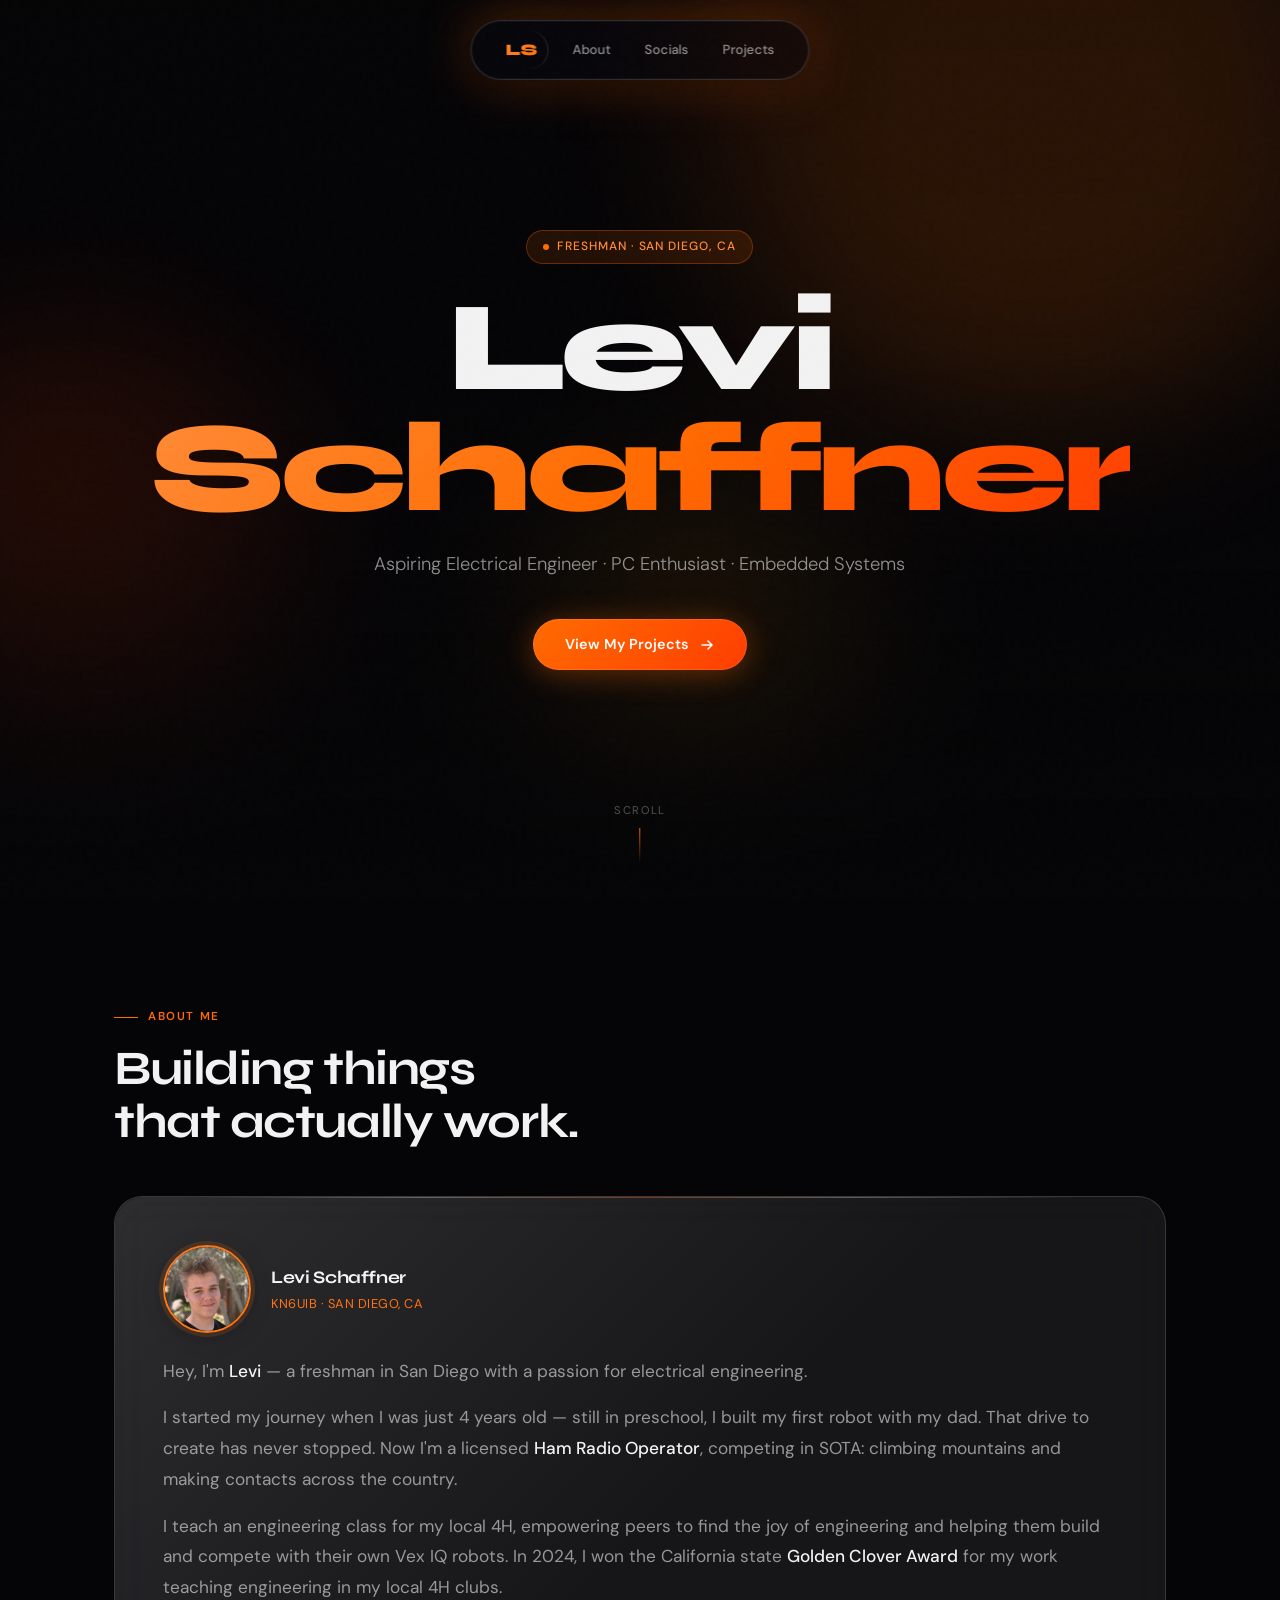
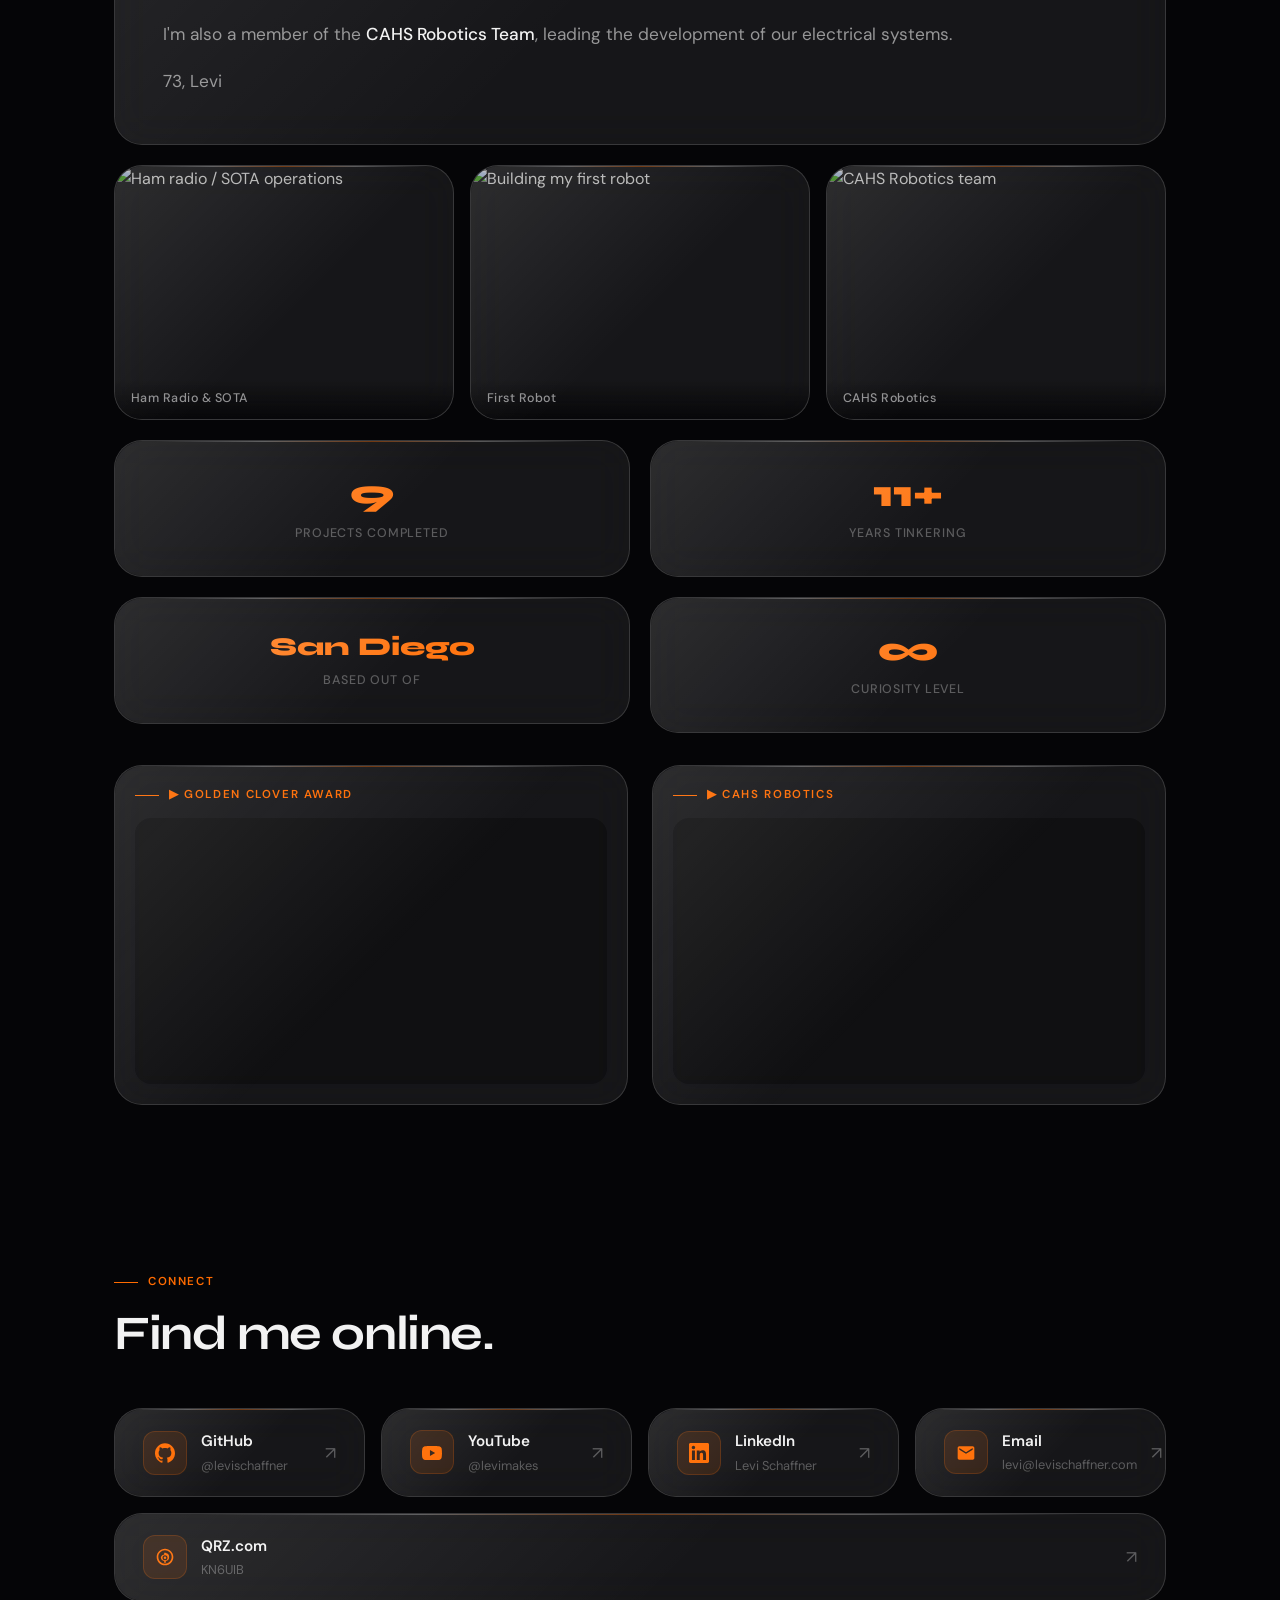
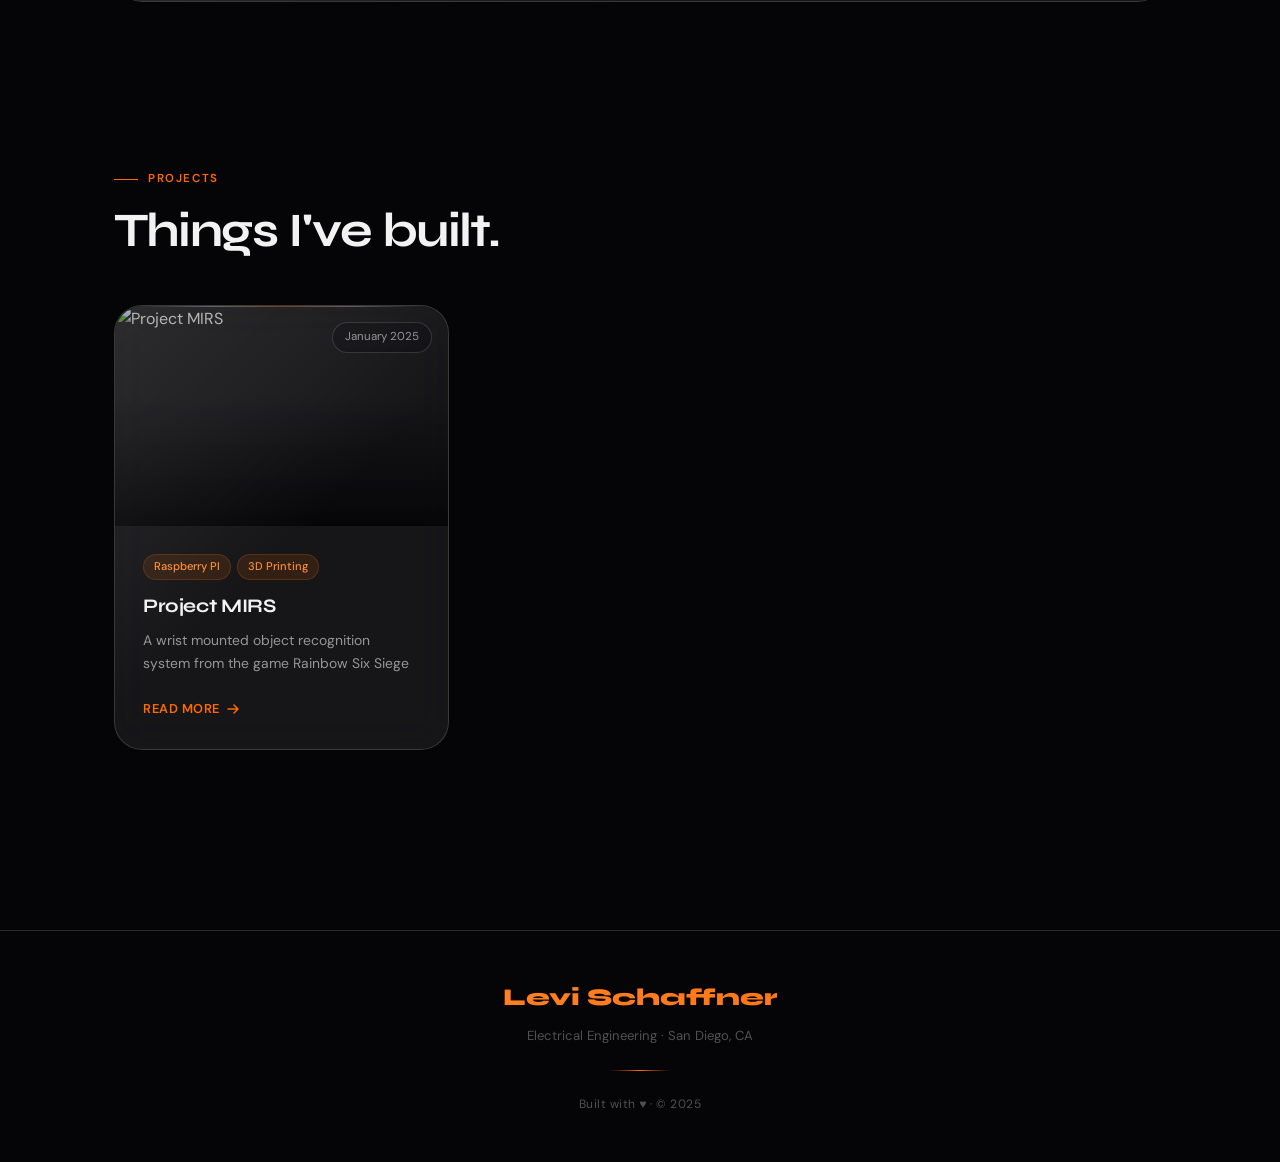
==== index.html @ 3c64db8a "Update index.html" ====
<!DOCTYPE html>
<html lang="en">
<head>
  <meta charset="UTF-8" />
  <meta name="viewport" content="width=device-width, initial-scale=1.0" />
  <title>Levi Schaffner — Electrical Engineering</title>
  <link rel="preconnect" href="https://fonts.googleapis.com" />
  <link rel="preconnect" href="https://fonts.gstatic.com" crossorigin />
  <link rel="stylesheet" href="https://fonts.googleapis.com/css2?family=Syne:wght@400;500;600;700;800&family=DM+Sans:wght@300;400;500&display=swap" />
  <link rel="stylesheet" href="static/css/style.css" />
</head>
<body>

  <div class="bg-orbs" aria-hidden="true">
    <div class="orb orb-1"></div>
    <div class="orb orb-2"></div>
    <div class="orb orb-3"></div>
  </div>

  <nav>
    <a href="#" class="nav-logo">LS</a>
    <a href="#about">About</a>
    <a href="#socials">Socials</a>
    <a href="#projects">Projects</a>
  </nav>

  <!-- HERO -->
  <section class="hero" id="hero">
    <div class="video-wrap">
      <video
        autoplay muted loop playsinline
        aria-hidden="true">
        <source src="static/video/bg.mp4" type="video/mp4" />
      </video>
      <div class="video-overlay"></div>
    </div>

    <div class="hero-content">
      <div class="hero-badge">
        <span class="hero-badge-dot"></span>
        Freshman &middot; San Diego, CA
      </div>
      <h1 class="hero-name">
        <span class="first">Levi</span><br>
        <span class="last">Schaffner</span>
      </h1>
      <p class="hero-sub">Aspiring Electrical Engineer &middot; PC Enthusiast &middot; Embedded Systems</p>
      <a href="#projects" class="hero-cta">
        View My Projects
        <svg width="16" height="16" viewBox="0 0 16 16" fill="none" aria-hidden="true">
          <path d="M3 8h10M9 4l4 4-4 4" stroke="white" stroke-width="1.5" stroke-linecap="round" stroke-linejoin="round"/>
        </svg>
      </a>
    </div>

    <div class="scroll-hint" aria-hidden="true">Scroll</div>
  </section>

  <main>

    <!-- BIO -->
    <section id="about">
      <div class="section-label">About Me</div>
      <h2 class="section-title">Building things<br>that actually work.</h2>

      <div class="bio-grid">

        <div class="glass-card bio-main">
          <div style="display:flex;align-items:center;gap:20px;margin-bottom:1.4rem;">
            <div style="width:88px;height:88px;min-width:88px;border-radius:50%;overflow:hidden;border:2.5px solid var(--orange);box-shadow:0 0 0 4px rgba(255,107,0,0.15),0 4px 20px rgba(0,0,0,0.4);">
              <img src="static/images/profile.jpeg" alt="Levi Schaffner" style="width:100%;height:100%;object-fit:cover;display:block;" />
            </div>
            <div>
              <div style="font-family:'Syne',sans-serif;font-weight:700;font-size:1.1rem;color:var(--text-primary);letter-spacing:-0.02em;">Levi Schaffner</div>
              <div style="font-size:0.8rem;color:var(--orange);margin-top:2px;letter-spacing:0.04em;text-transform:uppercase;">KN6UIB &middot; San Diego, CA</div>
            </div>
          </div>

          <p>Hey, I'm <span class="bio-highlight">Levi</span> — a freshman in San Diego with a passion for electrical engineering.</p>
          <p>I started my journey when I was just 4 years old — still in preschool, I built my first robot with my dad. That drive to create has never stopped. Now I'm a licensed <span class="bio-highlight">Ham Radio Operator</span>, competing in SOTA: climbing mountains and making contacts across the country.</p>
          <p>I teach an engineering class for my local 4H, empowering peers to find the joy of engineering and helping them build and compete with their own Vex IQ robots. In 2024, I won the California state <span class="bio-highlight">Golden Clover Award</span> for my work teaching engineering in my local 4H clubs.</p>
          <p>I'm also a member of the <span class="bio-highlight">CAHS Robotics Team</span>, leading the development of our electrical systems.</p>
          <p>73, Levi</p>
        </div>

        <div class="bio-photos">
          <div class="bio-photo-card glass-card">
            <img src="static/images/bio-hamradio.jpg" alt="Ham radio / SOTA operations" />
            <div class="bio-photo-label">Ham Radio &amp; SOTA</div>
          </div>
          <div class="bio-photo-card glass-card">
            <img src="static/images/bio-firstrobot.jpg" alt="Building my first robot" />
            <div class="bio-photo-label">First Robot</div>
          </div>
          <div class="bio-photo-card glass-card">
            <img src="static/images/bio-robotics.jpg" alt="CAHS Robotics team" />
            <div class="bio-photo-label">CAHS Robotics</div>
          </div>
        </div>

        <div class="glass-card bio-stat-card">
          <div class="stat-number">9</div>
          <div class="stat-label">Projects completed</div>
        </div>
        <div class="glass-card bio-stat-card">
          <div class="stat-number">11+</div>
          <div class="stat-label">Years tinkering</div>
        </div>
        <div class="glass-card bio-stat-card">
          <div class="stat-number" style="font-size:1.6rem;line-height:1.3;">San Diego</div>
          <div class="stat-label">Based out of</div>
        </div>
        <div class="glass-card bio-stat-card">
          <div class="stat-number">&#8734;</div>
          <div class="stat-label">Curiosity level</div>
        </div>

      </div>

      <div class="bio-videos">
        <div class="bio-video-item glass-card">
          <div class="bio-video-label">
            <span class="section-label" style="margin-bottom:0;">&#9654; Golden Clover Award</span>
          </div>
          <div class="video-embed-wrap">
            <iframe src="https://www.youtube.com/embed/ESYa4ERwO0k" title="Golden Clover Award Speech" allow="accelerometer; autoplay; clipboard-write; encrypted-media; gyroscope; picture-in-picture" allowfullscreen loading="lazy"></iframe>
          </div>
        </div>
        <div class="bio-video-item glass-card">
          <div class="bio-video-label">
            <span class="section-label" style="margin-bottom:0;">&#9654; CAHS Robotics</span>
          </div>
          <div class="video-embed-wrap">
            <iframe src="https://www.youtube.com/embed/l4eJ6_I36Hc" title="CAHS Robotics" allow="accelerometer; autoplay; clipboard-write; encrypted-media; gyroscope; picture-in-picture" allowfullscreen loading="lazy"></iframe>
          </div>
        </div>
      </div>

    </section>

    <!-- SOCIALS -->
    <section id="socials">
      <div class="section-label">Connect</div>
      <h2 class="section-title">Find me online.</h2>

      <div class="socials-grid">

        <a href="https://github.com/levischaffner" target="_blank" rel="noopener" class="glass-card social-link">
          <div class="social-icon">
            <svg viewBox="0 0 24 24"><path d="M12 .297c-6.63 0-12 5.373-12 12 0 5.303 3.438 9.8 8.205 11.385.6.113.82-.258.82-.577 0-.285-.01-1.04-.015-2.04-3.338.724-4.042-1.61-4.042-1.61-.546-1.385-1.335-1.755-1.335-1.755-1.087-.744.084-.729.084-.729 1.205.084 1.838 1.236 1.838 1.236 1.07 1.835 2.809 1.305 3.495.998.108-.776.417-1.305.76-1.605-2.665-.3-5.466-1.332-5.466-5.93 0-1.31.465-2.38 1.235-3.22-.135-.303-.54-1.523.105-3.176 0 0 1.005-.322 3.3 1.23.96-.267 1.98-.399 3-.405 1.02.006 2.04.138 3 .405 2.28-1.552 3.285-1.23 3.285-1.23.645 1.653.24 2.873.12 3.176.765.84 1.23 1.91 1.23 3.22 0 4.61-2.805 5.625-5.475 5.92.42.36.81 1.096.81 2.22 0 1.606-.015 2.896-.015 3.286 0 .315.21.69.825.57C20.565 22.092 24 17.592 24 12.297c0-6.627-5.373-12-12-12"/></svg>
          </div>
          <div class="social-info">
            <div class="social-platform">GitHub</div>
            <div class="social-handle">@levischaffner</div>
          </div>
          <div class="social-arrow">&#8599;</div>
        </a>

        <a href="https://www.youtube.com/channel/UCDjLKp0lup5u4q0hv7mKbCg" target="_blank" rel="noopener" class="glass-card social-link">
          <div class="social-icon">
            <svg viewBox="0 0 24 24"><path d="M23.498 6.186a3.016 3.016 0 0 0-2.122-2.136C19.505 3.545 12 3.545 12 3.545s-7.505 0-9.377.505A3.017 3.017 0 0 0 .502 6.186C0 8.07 0 12 0 12s0 3.93.502 5.814a3.016 3.016 0 0 0 2.122 2.136c1.871.505 9.376.505 9.376.505s7.505 0 9.377-.505a3.015 3.015 0 0 0 2.122-2.136C24 15.93 24 12 24 12s0-3.93-.502-5.814zM9.545 15.568V8.432L15.818 12l-6.273 3.568z"/></svg>
          </div>
          <div class="social-info">
            <div class="social-platform">YouTube</div>
            <div class="social-handle">@levimakes</div>
          </div>
          <div class="social-arrow">&#8599;</div>
        </a>

        <a href="https://www.linkedin.com/in/levi-schaffner-20b58b32a/" target="_blank" rel="noopener" class="glass-card social-link">
          <div class="social-icon">
            <svg viewBox="0 0 24 24"><path d="M20.447 20.452h-3.554v-5.569c0-1.328-.027-3.037-1.852-3.037-1.853 0-2.136 1.445-2.136 2.939v5.667H9.351V9h3.414v1.561h.046c.477-.9 1.637-1.85 3.37-1.85 3.601 0 4.267 2.37 4.267 5.455v6.286zM5.337 7.433c-1.144 0-2.063-.926-2.063-2.065 0-1.138.92-2.063 2.063-2.063 1.14 0 2.064.925 2.064 2.063 0 1.139-.925 2.065-2.064 2.065zm1.782 13.019H3.555V9h3.564v11.452zM22.225 0H1.771C.792 0 0 .774 0 1.729v20.542C0 23.227.792 24 1.771 24h20.451C23.2 24 24 23.227 24 22.271V1.729C24 .774 23.2 0 22.222 0h.003z"/></svg>
          </div>
          <div class="social-info">
            <div class="social-platform">LinkedIn</div>
            <div class="social-handle">Levi Schaffner</div>
          </div>
          <div class="social-arrow">&#8599;</div>
        </a>

        <a href="mailto:levi@levischaffner.com" class="glass-card social-link">
          <div class="social-icon">
            <svg viewBox="0 0 24 24"><path d="M20 4H4c-1.1 0-2 .9-2 2v12c0 1.1.9 2 2 2h16c1.1 0 2-.9 2-2V6c0-1.1-.9-2-2-2zm0 4l-8 5-8-5V6l8 5 8-5v2z"/></svg>
          </div>
          <div class="social-info">
            <div class="social-platform">Email</div>
            <div class="social-handle">levi@levischaffner.com</div>
          </div>
          <div class="social-arrow">&#8599;</div>
        </a>

        <a href="https://www.qrz.com/db/KN6UIB" target="_blank" rel="noopener" class="glass-card social-link">
          <div class="social-icon">
            <svg viewBox="0 0 24 24" fill="currentColor"><path d="M12 2C6.477 2 2 6.477 2 12s4.477 10 10 10 10-4.477 10-10S17.523 2 12 2zm0 2c4.418 0 8 3.582 8 8s-3.582 8-8 8-8-3.582-8-8 3.582-8 8-8zm-1 3v2.07A5.004 5.004 0 0 0 7 12a5.004 5.004 0 0 0 4 4.93V19h2v-2.07A5.004 5.004 0 0 0 17 12a5.004 5.004 0 0 0-4-4.93V7h-2zm1 3a3 3 0 1 1 0 6 3 3 0 0 1 0-6zm0 1.5a1.5 1.5 0 1 0 0 3 1.5 1.5 0 0 0 0-3z"/></svg>
          </div>
          <div class="social-info">
            <div class="social-platform">QRZ.com</div>
            <div class="social-handle">KN6UIB</div>
          </div>
          <div class="social-arrow">&#8599;</div>
        </a>

      </div>
    </section>

    <!-- PROJECTS -->
    <section id="projects">
      <div class="section-label">Projects</div>
      <h2 class="section-title">Things I've built.</h2>

      <div class="projects-grid">

        <!-- Project MIRS -->
        <a href="project/project-mirs/index.html" class="project-card glass-card">
          <div class="project-image-wrap">
            <img src="static/images/mirs.jpeg" alt="Project MIRS" loading="lazy" />
            <div class="project-image-overlay"></div>
            <div class="project-date-badge">January 2025</div>
          </div>
          <div class="project-body">
            <div class="project-tags">
              <span class="tag">Raspberry PI</span>
              <span class="tag">3D Printing</span>
            </div>
            <h3 class="project-title">Project MIRS</h3>
            <p class="project-desc">A wrist mounted object recognition system from the game Rainbow Six Siege</p>
            <span class="project-cta">
              Read More
              <svg width="14" height="14" viewBox="0 0 14 14" fill="none" aria-hidden="true">
                <path d="M2 7h10M8 3l4 4-4 4" stroke="currentColor" stroke-width="1.5" stroke-linecap="round" stroke-linejoin="round"/>
              </svg>
            </span>
          </div>
        </a>

      </div>
    </section>

  </main>

  <footer>
    <div class="footer-inner">
      <div class="footer-name">Levi Schaffner</div>
      <div class="footer-sub">Electrical Engineering &middot; San Diego, CA</div>
      <div class="footer-divider"></div>
      <div class="footer-copy">Built with &hearts; &middot; &copy; 2025</div>
    </div>
  </footer>

</body>
</html>
---- static/css/style.css ----
/* ===== RESET ===== */
*, *::before, *::after { box-sizing: border-box; margin: 0; padding: 0; }

:root {
  --orange:        #FF6B00;
  --orange-light:  #FF8C38;
  --orange-glow:   rgba(255, 107, 0, 0.35);
  --orange-subtle: rgba(255, 107, 0, 0.12);
  --glass-bg:      rgba(255, 255, 255, 0.07);
  --glass-border:  rgba(255, 255, 255, 0.15);
  --glass-hover:   rgba(255, 255, 255, 0.12);
  --glass-shine:   rgba(255, 255, 255, 0.22);
  --dark:          #050507;
  --text-primary:   rgba(255, 255, 255, 0.95);
  --text-secondary: rgba(255, 255, 255, 0.55);
  --text-muted:     rgba(255, 255, 255, 0.30);
  --blur-sm:  blur(8px);
  --blur-md:  blur(20px);
  --radius-lg: 28px;
  --transition: 0.35s cubic-bezier(0.25, 0.46, 0.45, 0.94);
}

html { scroll-behavior: smooth; }

body {
  font-family: 'DM Sans', -apple-system, sans-serif;
  background: var(--dark);
  color: var(--text-primary);
  min-height: 100vh;
  overflow-x: hidden;
  line-height: 1.6;
}

::-webkit-scrollbar { width: 6px; }
::-webkit-scrollbar-track { background: var(--dark); }
::-webkit-scrollbar-thumb { background: var(--orange); border-radius: 3px; }

/* Noise texture overlay */
body::after {
  content: '';
  position: fixed;
  inset: 0;
  background-image: url("data:image/svg+xml,%3Csvg viewBox='0 0 200 200' xmlns='http://www.w3.org/2000/svg'%3E%3Cfilter id='n'%3E%3CfeTurbulence type='fractalNoise' baseFrequency='0.85' numOctaves='4' stitchTiles='stitch'/%3E%3C/filter%3E%3Crect width='100%25' height='100%25' filter='url(%23n)' opacity='0.035'/%3E%3C/svg%3E");
  pointer-events: none;
  z-index: 999;
  opacity: 0.4;
}

/* ===== BACKGROUND ORBS ===== */
.bg-orbs {
  position: fixed;
  inset: 0;
  pointer-events: none;
  z-index: 0;
  overflow: hidden;
}

.orb {
  position: absolute;
  border-radius: 50%;
  filter: blur(90px);
  opacity: 0.16;
}

.orb-1 {
  width: 650px; height: 650px;
  background: var(--orange);
  top: -220px; right: -80px;
  animation: drift1 26s ease-in-out infinite alternate;
}
.orb-2 {
  width: 420px; height: 420px;
  background: #FF3D00;
  bottom: 15%; left: -140px;
  animation: drift2 19s ease-in-out infinite alternate;
}
.orb-3 {
  width: 320px; height: 320px;
  background: #FF9500;
  top: 55%; left: 42%;
  animation: drift3 23s ease-in-out infinite alternate;
}

@keyframes drift1 {
  from { transform: translate(0, 0) scale(1); }
  to   { transform: translate(-30px, 60px) scale(1.08); }
}
@keyframes drift2 {
  from { transform: translate(0, 0) scale(1); }
  to   { transform: translate(50px, -40px) scale(1.12); }
}
@keyframes drift3 {
  from { transform: translate(0, 0) scale(1); }
  to   { transform: translate(-40px, 30px) scale(0.92); }
}

/* ===== NAV ===== */
nav {
  position: fixed;
  top: 20px;
  left: 50%;
  transform: translateX(-50%);
  z-index: 100;
  display: flex;
  align-items: center;
  gap: 6px;
  padding: 10px 20px;
  background: rgba(10, 10, 15, 0.55);
  backdrop-filter: var(--blur-md) saturate(180%);
  -webkit-backdrop-filter: var(--blur-md) saturate(180%);
  border: 1px solid var(--glass-border);
  border-radius: 50px;
  box-shadow:
    0 0 0 1px rgba(255,255,255,0.04) inset,
    0 8px 32px rgba(0,0,0,0.45),
    0 0 55px var(--orange-glow);
}

.nav-logo {
  font-family: 'Syne', sans-serif;
  font-weight: 800;
  font-size: 1rem;
  background: linear-gradient(135deg, var(--orange-light), var(--orange));
  -webkit-background-clip: text;
  -webkit-text-fill-color: transparent;
  background-clip: text;
  text-decoration: none;
  padding-right: 10px;
  border-right: 1px solid var(--glass-border);
  margin-right: 4px;
}

nav a {
  color: var(--text-secondary);
  text-decoration: none;
  font-size: 0.82rem;
  font-weight: 500;
  padding: 6px 14px;
  border-radius: 30px;
  transition: color var(--transition), background var(--transition);
}

nav a:hover {
  color: var(--text-primary);
  background: var(--glass-bg);
}

/* ===== HERO ===== */
.hero {
  position: relative;
  height: 100vh;
  min-height: 640px;
  display: flex;
  align-items: center;
  justify-content: center;
  overflow: hidden;
  z-index: 2;
}

.video-wrap { position: absolute; inset: 0; z-index: 0; }

.video-wrap video {
  width: 100%; height: 100%;
  object-fit: cover;
  /* Heavy blur hides 144p pixelation while keeping motion atmosphere */
  filter: blur(14px) brightness(0.38) saturate(1.3);
  transform: scale(1.12);
}

.video-overlay {
  position: absolute;
  inset: 0;
  background: linear-gradient(
    to bottom,
    rgba(5,5,7,0.15) 0%,
    rgba(5,5,7,0.05) 40%,
    rgba(5,5,7,0.65) 80%,
    var(--dark) 100%
  );
}

.hero-content {
  position: relative;
  z-index: 2;
  text-align: center;
  padding: 0 20px;
  animation: heroReveal 1.1s cubic-bezier(0.25, 0.46, 0.45, 0.94) both;
}

@keyframes heroReveal {
  from { opacity: 0; transform: translateY(28px); }
  to   { opacity: 1; transform: translateY(0); }
}

.hero-badge {
  display: inline-flex;
  align-items: center;
  gap: 8px;
  padding: 6px 16px;
  background: var(--orange-subtle);
  border: 1px solid rgba(255, 107, 0, 0.3);
  border-radius: 50px;
  font-size: 0.75rem;
  font-weight: 500;
  color: var(--orange-light);
  letter-spacing: 0.08em;
  text-transform: uppercase;
  margin-bottom: 24px;
  backdrop-filter: var(--blur-sm);
}

.hero-badge-dot {
  width: 6px; height: 6px;
  background: var(--orange);
  border-radius: 50%;
  display: inline-block;
  animation: pulse 2s ease-in-out infinite;
}

@keyframes pulse {
  0%, 100% { opacity: 1; transform: scale(1); }
  50%       { opacity: 0.4; transform: scale(0.75); }
}

.hero-name {
  font-family: 'Syne', sans-serif;
  font-size: clamp(3.5rem, 10vw, 8rem);
  font-weight: 800;
  line-height: 0.95;
  letter-spacing: -0.04em;
  margin-bottom: 20px;
}

.hero-name .first { color: var(--text-primary); }
.hero-name .last {
  background: linear-gradient(135deg, var(--orange-light) 0%, var(--orange) 50%, #FF3D00 100%);
  -webkit-background-clip: text;
  -webkit-text-fill-color: transparent;
  background-clip: text;
}

.hero-sub {
  font-size: clamp(0.95rem, 2vw, 1.15rem);
  color: var(--text-secondary);
  font-weight: 300;
  margin-bottom: 40px;
}

.hero-cta {
  display: inline-flex;
  align-items: center;
  gap: 10px;
  padding: 14px 32px;
  background: linear-gradient(135deg, var(--orange), #FF3D00);
  color: white;
  font-weight: 600;
  font-size: 0.9rem;
  border-radius: 50px;
  text-decoration: none;
  box-shadow: 0 4px 30px var(--orange-glow), 0 0 0 1px rgba(255,255,255,0.1) inset;
  transition: transform var(--transition), box-shadow var(--transition);
}

.hero-cta:hover {
  transform: translateY(-2px);
  box-shadow: 0 10px 40px var(--orange-glow), 0 0 0 1px rgba(255,255,255,0.2) inset;
}

.scroll-hint {
  position: absolute;
  bottom: 36px;
  left: 50%;
  transform: translateX(-50%);
  display: flex;
  flex-direction: column;
  align-items: center;
  gap: 8px;
  color: var(--text-muted);
  font-size: 0.7rem;
  letter-spacing: 0.14em;
  text-transform: uppercase;
  z-index: 2;
  animation: scrollBounce 2.5s ease-in-out infinite;
}

.scroll-hint::after {
  content: '';
  width: 1px; height: 36px;
  background: linear-gradient(to bottom, var(--orange), transparent);
}

@keyframes scrollBounce {
  0%, 100% { transform: translateX(-50%) translateY(0); }
  50%       { transform: translateX(-50%) translateY(8px); }
}

/* ===== MAIN ===== */
main {
  position: relative;
  z-index: 2;
  max-width: 1100px;
  margin: 0 auto;
  padding: 0 24px 100px;
}

.section-label {
  display: inline-flex;
  align-items: center;
  gap: 10px;
  font-size: 0.72rem;
  font-weight: 600;
  letter-spacing: 0.14em;
  text-transform: uppercase;
  color: var(--orange);
  margin-bottom: 16px;
}

.section-label::before {
  content: '';
  width: 24px; height: 1px;
  background: var(--orange);
}

.section-title {
  font-family: 'Syne', sans-serif;
  font-size: clamp(2rem, 4vw, 3rem);
  font-weight: 700;
  letter-spacing: -0.03em;
  line-height: 1.1;
  margin-bottom: 48px;
}

/* ===== GLASS CARD ===== */
.glass-card {
  background: var(--glass-bg);
  border: 1px solid var(--glass-border);
  border-radius: var(--radius-lg);
  backdrop-filter: var(--blur-md) saturate(150%);
  -webkit-backdrop-filter: var(--blur-md) saturate(150%);
  position: relative;
  overflow: hidden;
  transition: background var(--transition), border-color var(--transition),
              box-shadow var(--transition), transform var(--transition);
}

/* Refraction line at top */
.glass-card::before {
  content: '';
  position: absolute;
  top: 0; left: 8%; right: 8%;
  height: 1px;
  background: linear-gradient(
    to right,
    transparent,
    rgba(255,255,255,0.28),
    rgba(255, 107, 0, 0.38),
    rgba(255,255,255,0.28),
    transparent
  );
  pointer-events: none;
  z-index: 1;
}

/* Inner shine */
.glass-card::after {
  content: '';
  position: absolute;
  inset: 0;
  background: linear-gradient(135deg, var(--glass-shine) 0%, transparent 55%);
  opacity: 0.45;
  pointer-events: none;
  border-radius: inherit;
}

.glass-card:hover {
  background: var(--glass-hover);
  border-color: rgba(255, 107, 0, 0.28);
  box-shadow:
    0 20px 60px rgba(0,0,0,0.4),
    0 0 0 1px rgba(255,107,0,0.12) inset,
    0 0 40px var(--orange-subtle);
  transform: translateY(-4px);
}

/* ===== BIO ===== */
#about { padding: 100px 0 80px; }

.bio-grid {
  display: grid;
  grid-template-columns: 1fr 1fr;
  gap: 20px;
  align-items: start;
}

/* Full-width children */
.bio-main,
.bio-photos {
  grid-column: 1 / -1;
}

.bio-main {
  grid-column: 1 / -1;
  padding: 48px;
}

.bio-main p {
  font-size: 1.08rem;
  color: var(--text-secondary);
  line-height: 1.78;
  margin-bottom: 16px;
}

.bio-main p:last-child { margin-bottom: 0; }
.bio-highlight { color: var(--text-primary); font-weight: 500; }

/* Bio photos strip */
.bio-photos {
  grid-column: 1 / -1;
  display: grid;
  grid-template-columns: repeat(3, 1fr);
  gap: 16px;
}

.bio-photo-card {
  position: relative;
  overflow: hidden;
  border-radius: var(--radius-lg);
  aspect-ratio: 4 / 3;
}

.bio-photo-card img {
  width: 100%; height: 100%;
  object-fit: cover;
  display: block;
  filter: brightness(0.75) saturate(1.1);
  transition: transform 0.5s ease, filter 0.5s ease;
}

.bio-photo-card:hover img {
  transform: scale(1.05);
  filter: brightness(0.88) saturate(1.2);
}

.bio-photo-label {
  position: absolute;
  bottom: 0; left: 0; right: 0;
  padding: 10px 16px;
  background: linear-gradient(to top, rgba(5,5,7,0.85), transparent);
  font-size: 0.78rem;
  font-weight: 500;
  color: var(--text-secondary);
  letter-spacing: 0.04em;
}

/* YouTube video embeds */
.bio-videos {
  display: grid;
  grid-template-columns: 1fr 1fr;
  gap: 24px;
  margin-top: 32px;
}

.bio-video-item {
  padding: 20px;
  display: flex;
  flex-direction: column;
  gap: 14px;
}

.bio-video-label {
  display: flex;
  align-items: center;
}

.video-embed-wrap {
  position: relative;
  width: 100%;
  padding-bottom: 56.25%; /* 16:9 */
  height: 0;
  border-radius: 16px;
  overflow: hidden;
  background: rgba(0,0,0,0.3);
}

.video-embed-wrap iframe {
  position: absolute;
  top: 0; left: 0;
  width: 100%; height: 100%;
  border: none;
  border-radius: 16px;
}

@media (max-width: 768px) {
  .bio-photos { grid-template-columns: 1fr; }
  .bio-videos { grid-template-columns: 1fr; }
}

.bio-stat-card { padding: 32px; text-align: center; }

.stat-number {
  font-family: 'Syne', sans-serif;
  font-size: 2.4rem;
  font-weight: 800;
  background: linear-gradient(135deg, var(--orange-light), var(--orange));
  -webkit-background-clip: text;
  -webkit-text-fill-color: transparent;
  background-clip: text;
  line-height: 1.1;
  margin-bottom: 8px;
}

.stat-label {
  font-size: 0.78rem;
  color: var(--text-muted);
  letter-spacing: 0.07em;
  text-transform: uppercase;
  font-weight: 500;
}

/* ===== SOCIALS ===== */
#socials { padding: 80px 0; }

.socials-grid { display: flex; flex-wrap: wrap; gap: 16px; }

.social-link {
  display: inline-flex;
  align-items: center;
  gap: 14px;
  padding: 20px 28px;
  text-decoration: none;
  color: var(--text-primary);
  flex: 1;
  min-width: 200px;
}

.social-icon {
  width: 44px; height: 44px;
  border-radius: 12px;
  display: flex;
  align-items: center;
  justify-content: center;
  background: var(--orange-subtle);
  border: 1px solid rgba(255,107,0,0.2);
  flex-shrink: 0;
  transition: background var(--transition), border-color var(--transition), box-shadow var(--transition);
}

.social-link:hover .social-icon {
  background: var(--orange);
  border-color: var(--orange);
  box-shadow: 0 4px 20px var(--orange-glow);
}

.social-icon svg {
  width: 20px; height: 20px;
  fill: var(--orange);
  transition: fill var(--transition);
}

.social-link:hover .social-icon svg { fill: white; }

.social-info { flex: 1; }
.social-platform { font-weight: 600; font-size: 0.95rem; }
.social-handle { font-size: 0.8rem; color: var(--text-muted); margin-top: 2px; }

.social-arrow {
  color: var(--text-muted);
  font-size: 1.1rem;
  transition: color var(--transition), transform var(--transition);
}

.social-link:hover .social-arrow {
  color: var(--orange);
  transform: translate(3px, -3px);
}

/* ===== PROJECTS ===== */
#projects { padding: 80px 0; }

.projects-grid {
  display: grid;
  grid-template-columns: repeat(auto-fill, minmax(320px, 1fr));
  gap: 24px;
}

.project-card { display: block; text-decoration: none; color: inherit; }

.project-image-wrap {
  position: relative;
  height: 220px;
  overflow: hidden;
  border-radius: var(--radius-lg) var(--radius-lg) 0 0;
}

.project-image-wrap img {
  width: 100%; height: 100%;
  object-fit: cover;
  transition: transform 0.6s cubic-bezier(0.25, 0.46, 0.45, 0.94), filter 0.6s ease;
  filter: brightness(0.72) saturate(1.1);
}

.project-card:hover .project-image-wrap img {
  transform: scale(1.06);
  filter: brightness(0.85) saturate(1.2);
}

.project-image-overlay {
  position: absolute;
  inset: 0;
  background: linear-gradient(to top, rgba(5,5,7,0.88) 0%, transparent 60%);
}

.project-date-badge {
  position: absolute;
  top: 16px; right: 16px;
  padding: 5px 12px;
  background: rgba(10,10,15,0.7);
  backdrop-filter: var(--blur-sm);
  border: 1px solid var(--glass-border);
  border-radius: 20px;
  font-size: 0.72rem;
  color: var(--text-secondary);
}

.project-body { padding: 28px; }

.project-tags { display: flex; flex-wrap: wrap; gap: 6px; margin-bottom: 14px; }

.tag {
  padding: 3px 10px;
  background: var(--orange-subtle);
  border: 1px solid rgba(255,107,0,0.2);
  border-radius: 20px;
  font-size: 0.7rem;
  color: var(--orange-light);
  font-weight: 500;
}

.project-title {
  font-family: 'Syne', sans-serif;
  font-size: 1.2rem;
  font-weight: 700;
  letter-spacing: -0.02em;
  margin-bottom: 10px;
  line-height: 1.3;
}

.project-desc {
  font-size: 0.87rem;
  color: var(--text-secondary);
  line-height: 1.65;
  margin-bottom: 20px;
}

.project-cta {
  display: inline-flex;
  align-items: center;
  gap: 6px;
  font-size: 0.8rem;
  font-weight: 600;
  color: var(--orange);
  letter-spacing: 0.04em;
  text-transform: uppercase;
  transition: gap var(--transition);
}

.project-card:hover .project-cta { gap: 11px; }

/* ===== FOOTER ===== */
footer {
  position: relative;
  z-index: 2;
  border-top: 1px solid var(--glass-border);
  padding: 48px 24px;
  text-align: center;
}

.footer-inner { max-width: 1100px; margin: 0 auto; }

.footer-name {
  font-family: 'Syne', sans-serif;
  font-size: 1.5rem;
  font-weight: 800;
  background: linear-gradient(135deg, var(--orange-light), var(--orange));
  -webkit-background-clip: text;
  -webkit-text-fill-color: transparent;
  background-clip: text;
  margin-bottom: 8px;
}

.footer-sub { font-size: 0.82rem; color: var(--text-muted); }

.footer-divider {
  width: 60px; height: 1px;
  background: linear-gradient(to right, transparent, var(--orange), transparent);
  margin: 24px auto;
}

.footer-copy { font-size: 0.75rem; color: var(--text-muted); letter-spacing: 0.04em; }

/* ===== ARTICLE PAGE ===== */
.article-hero {
  position: relative;
  height: 55vh;
  min-height: 360px;
  overflow: hidden;
  z-index: 2;
}

.article-hero img {
  width: 100%; height: 100%;
  object-fit: cover;
  filter: brightness(0.48) saturate(1.1);
}

.article-hero-overlay {
  position: absolute;
  inset: 0;
  background: linear-gradient(to bottom, rgba(5,5,7,0.25), rgba(5,5,7,0.92));
}

.article-hero-content {
  position: absolute;
  bottom: 0; left: 0; right: 0;
  padding: 48px;
}

.article-body-wrap {
  position: relative;
  z-index: 2;
  max-width: 760px;
  margin: -60px auto 0;
  padding: 0 24px 100px;
}

.article-body-card { padding: 56px; }

.article-body-card h3 {
  font-family: 'Syne', sans-serif;
  font-size: 1.28rem;
  font-weight: 700;
  color: var(--text-primary);
  margin: 36px 0 14px;
  letter-spacing: -0.02em;
}

.article-body-card h3:first-child { margin-top: 0; }

.article-body-card p {
  color: var(--text-secondary);
  line-height: 1.8;
  font-size: 1rem;
  margin-bottom: 16px;
}

.article-summary {
  font-size: 1.12rem !important;
  color: var(--text-primary) !important;
  padding-bottom: 32px;
  margin-bottom: 32px !important;
  border-bottom: 1px solid var(--glass-border);
}

.back-link {
  display: inline-flex;
  align-items: center;
  gap: 8px;
  color: var(--text-secondary);
  text-decoration: none;
  font-size: 0.85rem;
  font-weight: 500;
  padding: 10px 20px;
  border-radius: 30px;
  border: 1px solid var(--glass-border);
  background: var(--glass-bg);
  backdrop-filter: var(--blur-sm);
  transition: border-color var(--transition), color var(--transition), transform var(--transition);
}

.back-link:hover {
  border-color: rgba(255,107,0,0.35);
  color: var(--orange);
  transform: translateX(-3px);
}

.article-nav {
  position: fixed;
  top: 20px; left: 24px;
  z-index: 100;
}

.article-bottom-nav {
  margin-top: 32px;
  display: flex;
  justify-content: space-between;
  align-items: center;
}

/* ===== RESPONSIVE ===== */
@media (max-width: 768px) {
  .bio-grid { grid-template-columns: 1fr; }
  .bio-main { grid-column: 1; padding: 32px; }
  .projects-grid { grid-template-columns: 1fr; }
  .article-body-card { padding: 32px; }
  .article-hero-content { padding: 24px; }
  nav { padding: 8px 14px; gap: 2px; }
  nav a { padding: 5px 10px; font-size: 0.78rem; }
}
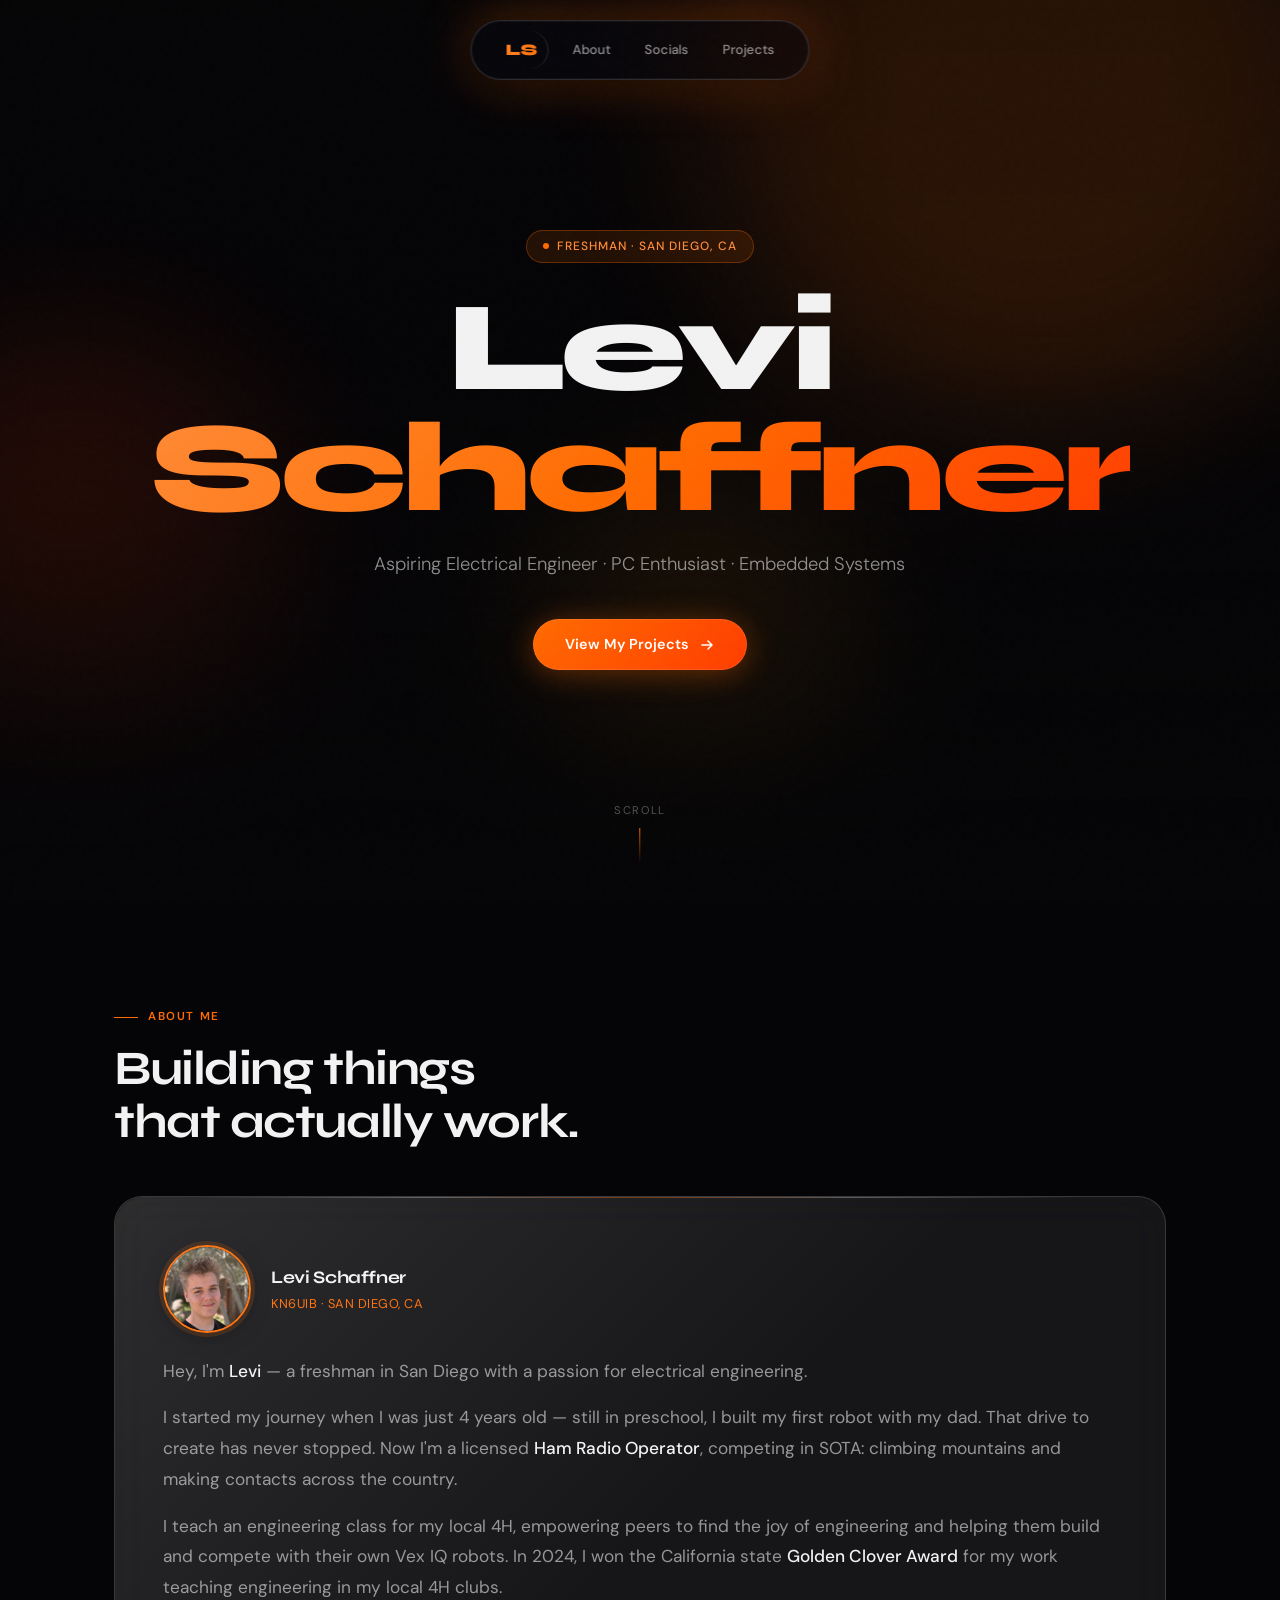
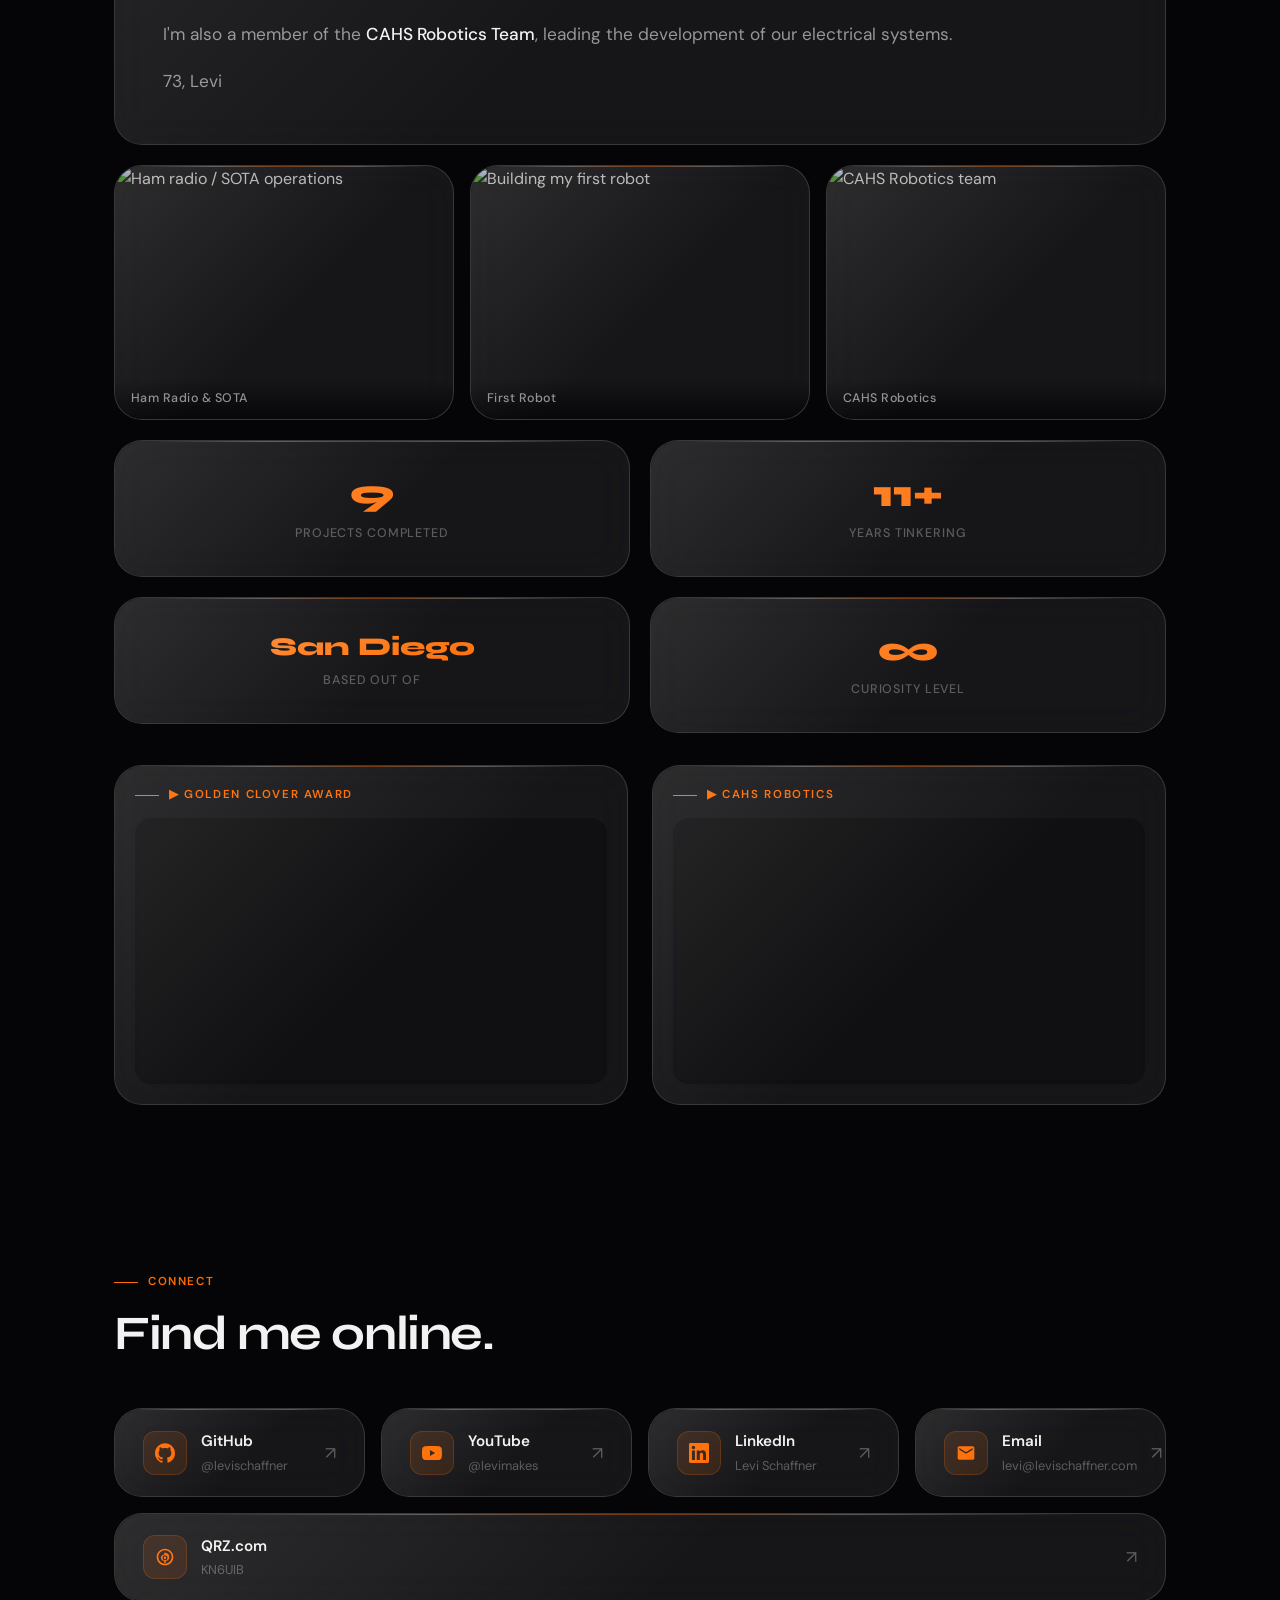
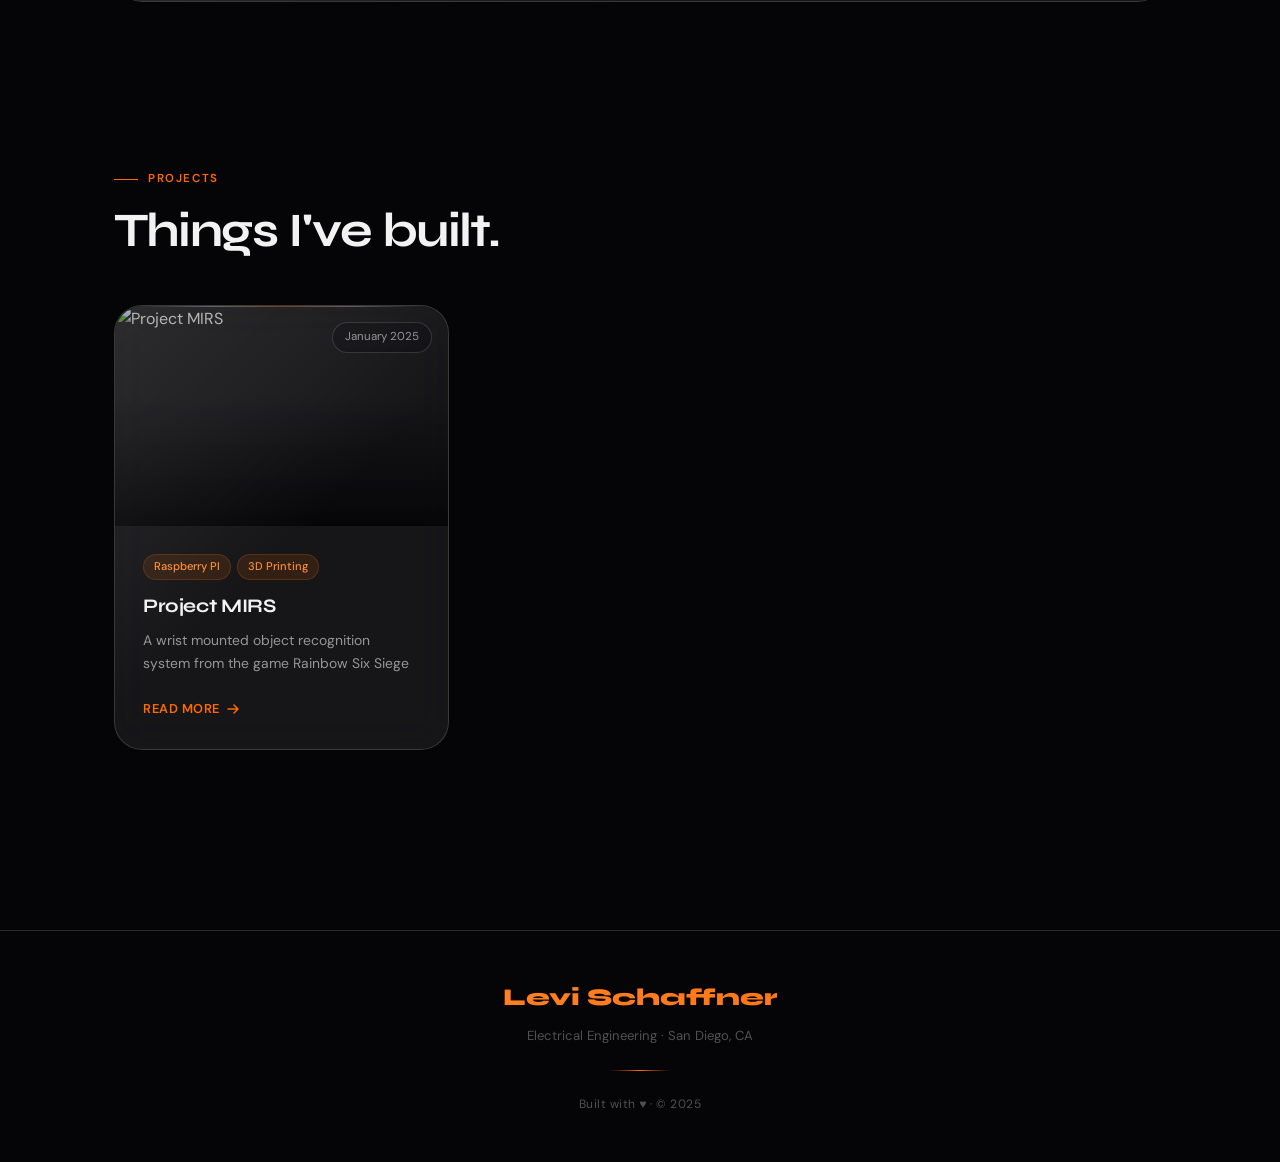
==== commit 280846fe: "Update index.html" ====
--- a/index.html
+++ b/index.html
@@ -3,7 +3,7 @@
 <head>
   <meta charset="UTF-8" />
   <meta name="viewport" content="width=device-width, initial-scale=1.0" />
-  <title>Levi Schaffner — Electrical Engineering</title>
+  <title>Levi Schaffner - Electrical Engineering</title>
   <link rel="preconnect" href="https://fonts.googleapis.com" />
   <link rel="preconnect" href="https://fonts.gstatic.com" crossorigin />
   <link rel="stylesheet" href="https://fonts.googleapis.com/css2?family=Syne:wght@400;500;600;700;800&family=DM+Sans:wght@300;400;500&display=swap" />
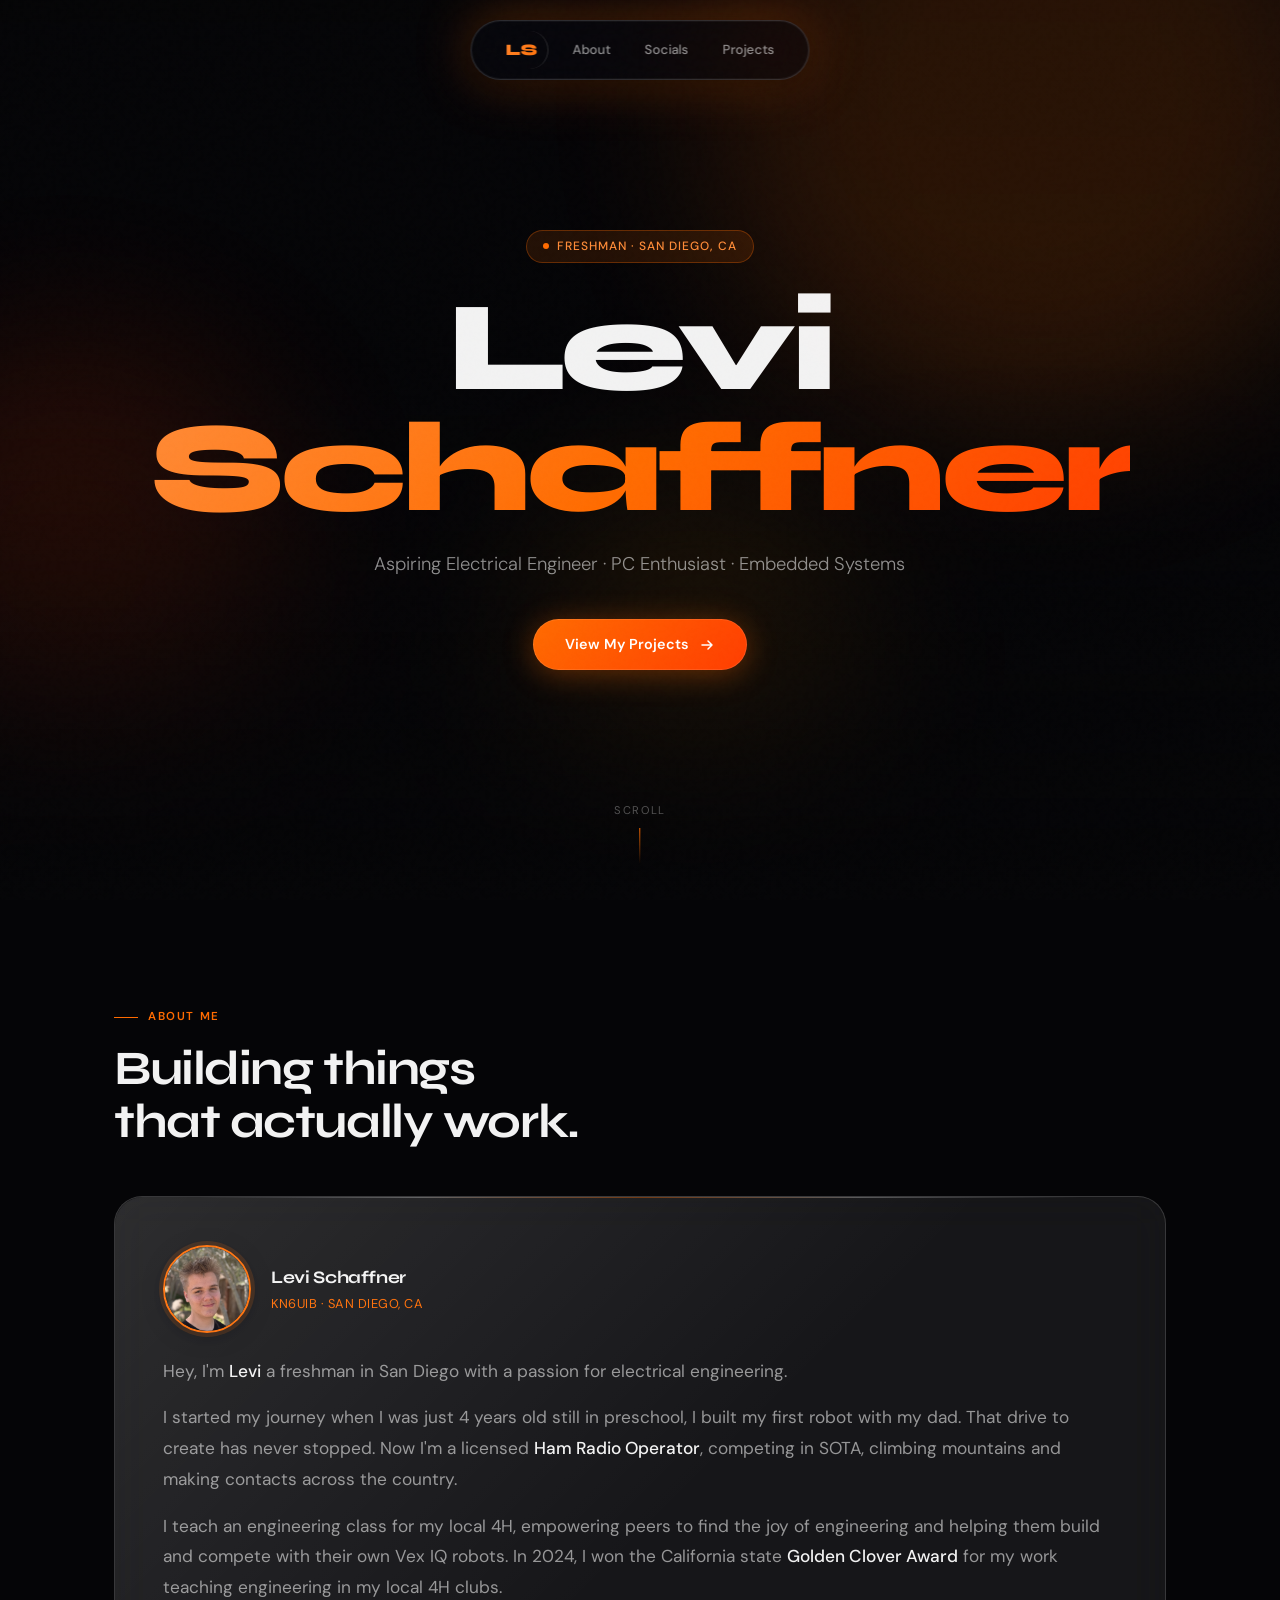
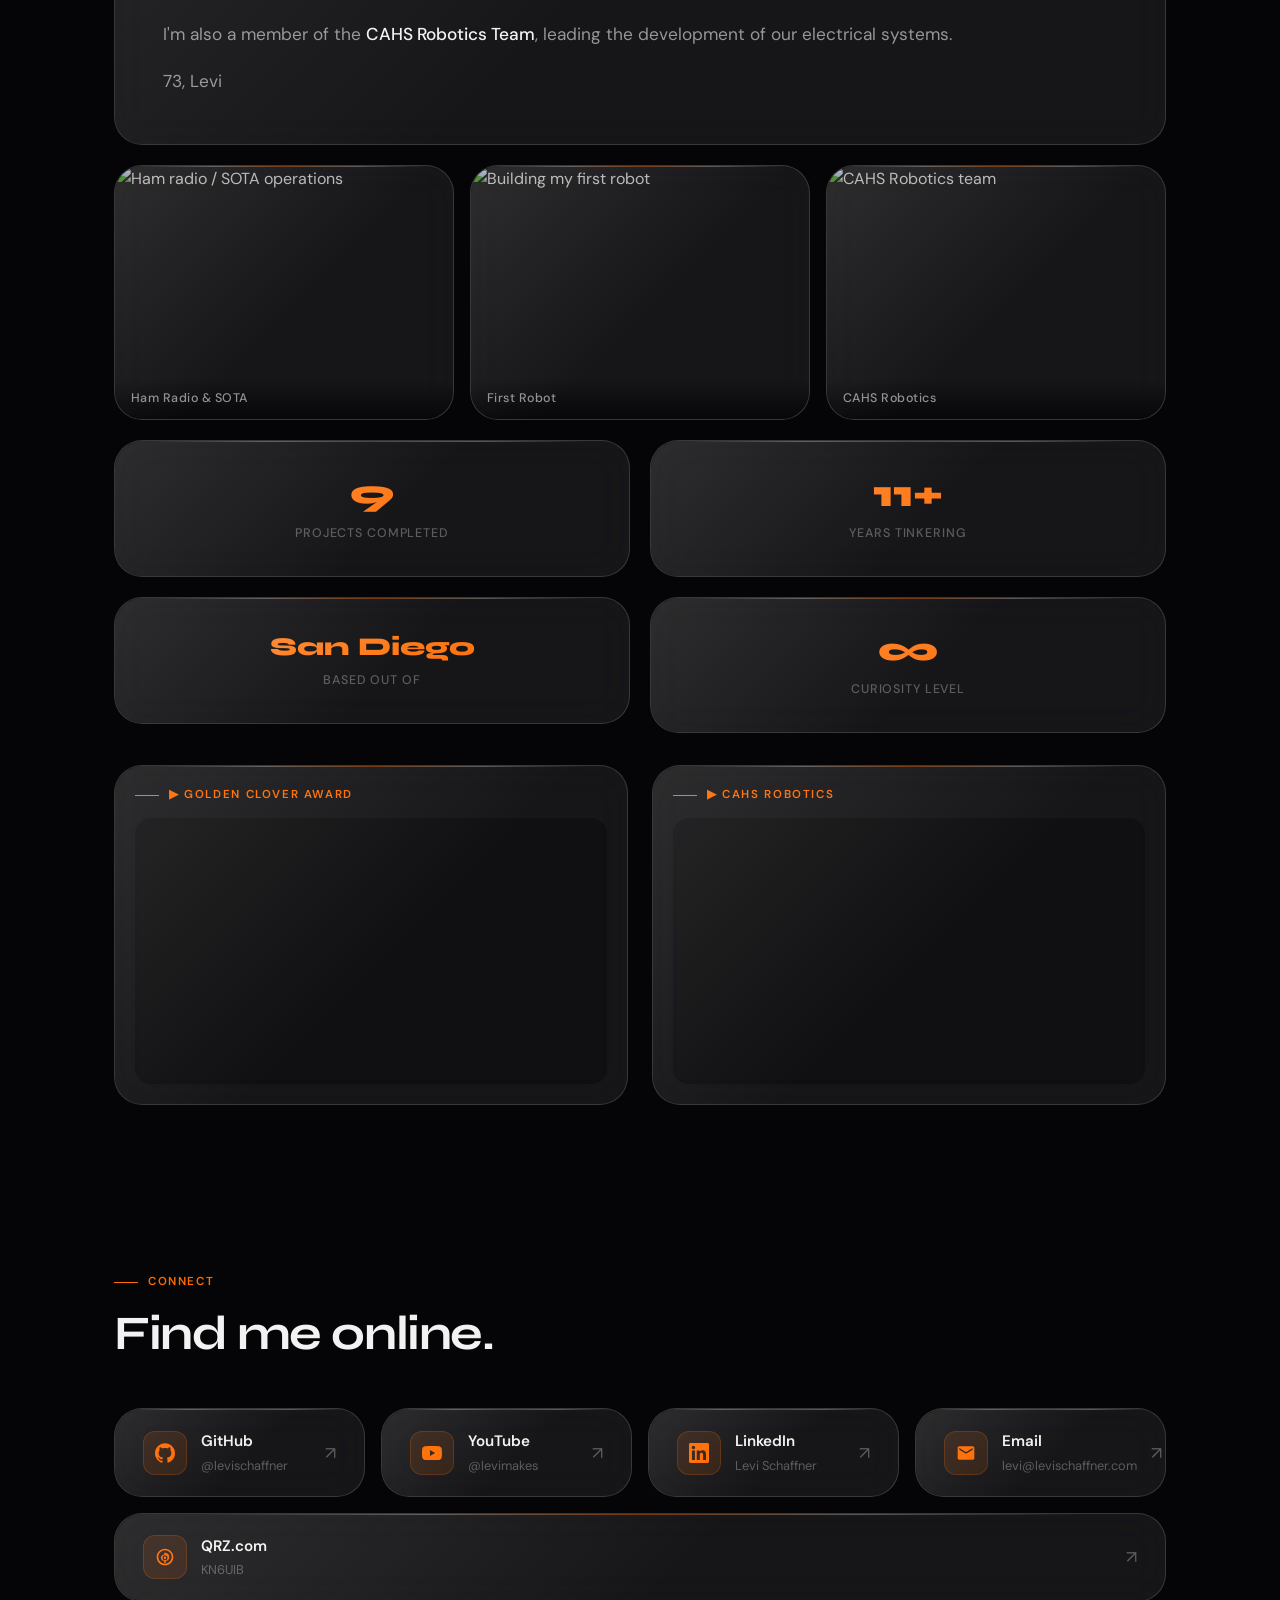
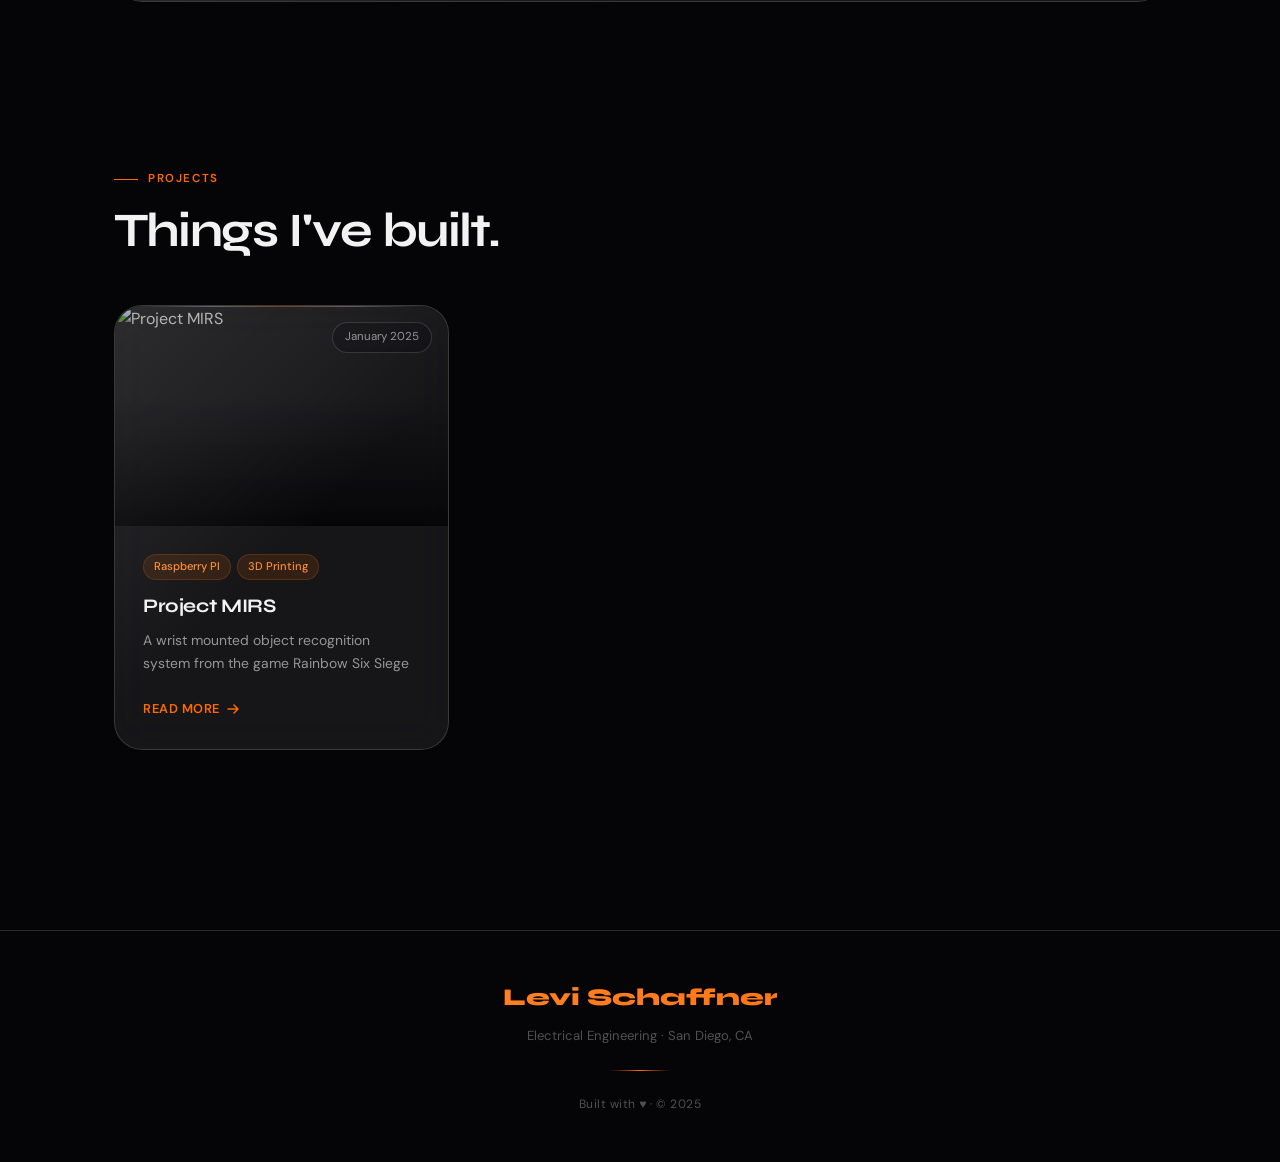
==== commit c5f46444: "Refactor bio paragraphs for clarity and conciseness Removed unnecessary punctuation and improved sen" ====
--- a/index.html
+++ b/index.html
@@ -76,8 +76,8 @@
             </div>
           </div>
 
-          <p>Hey, I'm <span class="bio-highlight">Levi</span> — a freshman in San Diego with a passion for electrical engineering.</p>
-          <p>I started my journey when I was just 4 years old — still in preschool, I built my first robot with my dad. That drive to create has never stopped. Now I'm a licensed <span class="bio-highlight">Ham Radio Operator</span>, competing in SOTA: climbing mountains and making contacts across the country.</p>
+          <p>Hey, I'm <span class="bio-highlight">Levi</span> a freshman in San Diego with a passion for electrical engineering.</p>
+          <p>I started my journey when I was just 4 years old still in preschool, I built my first robot with my dad. That drive to create has never stopped. Now I'm a licensed <span class="bio-highlight">Ham Radio Operator</span>, competing in SOTA, climbing mountains and making contacts across the country.</p>
           <p>I teach an engineering class for my local 4H, empowering peers to find the joy of engineering and helping them build and compete with their own Vex IQ robots. In 2024, I won the California state <span class="bio-highlight">Golden Clover Award</span> for my work teaching engineering in my local 4H clubs.</p>
           <p>I'm also a member of the <span class="bio-highlight">CAHS Robotics Team</span>, leading the development of our electrical systems.</p>
           <p>73, Levi</p>
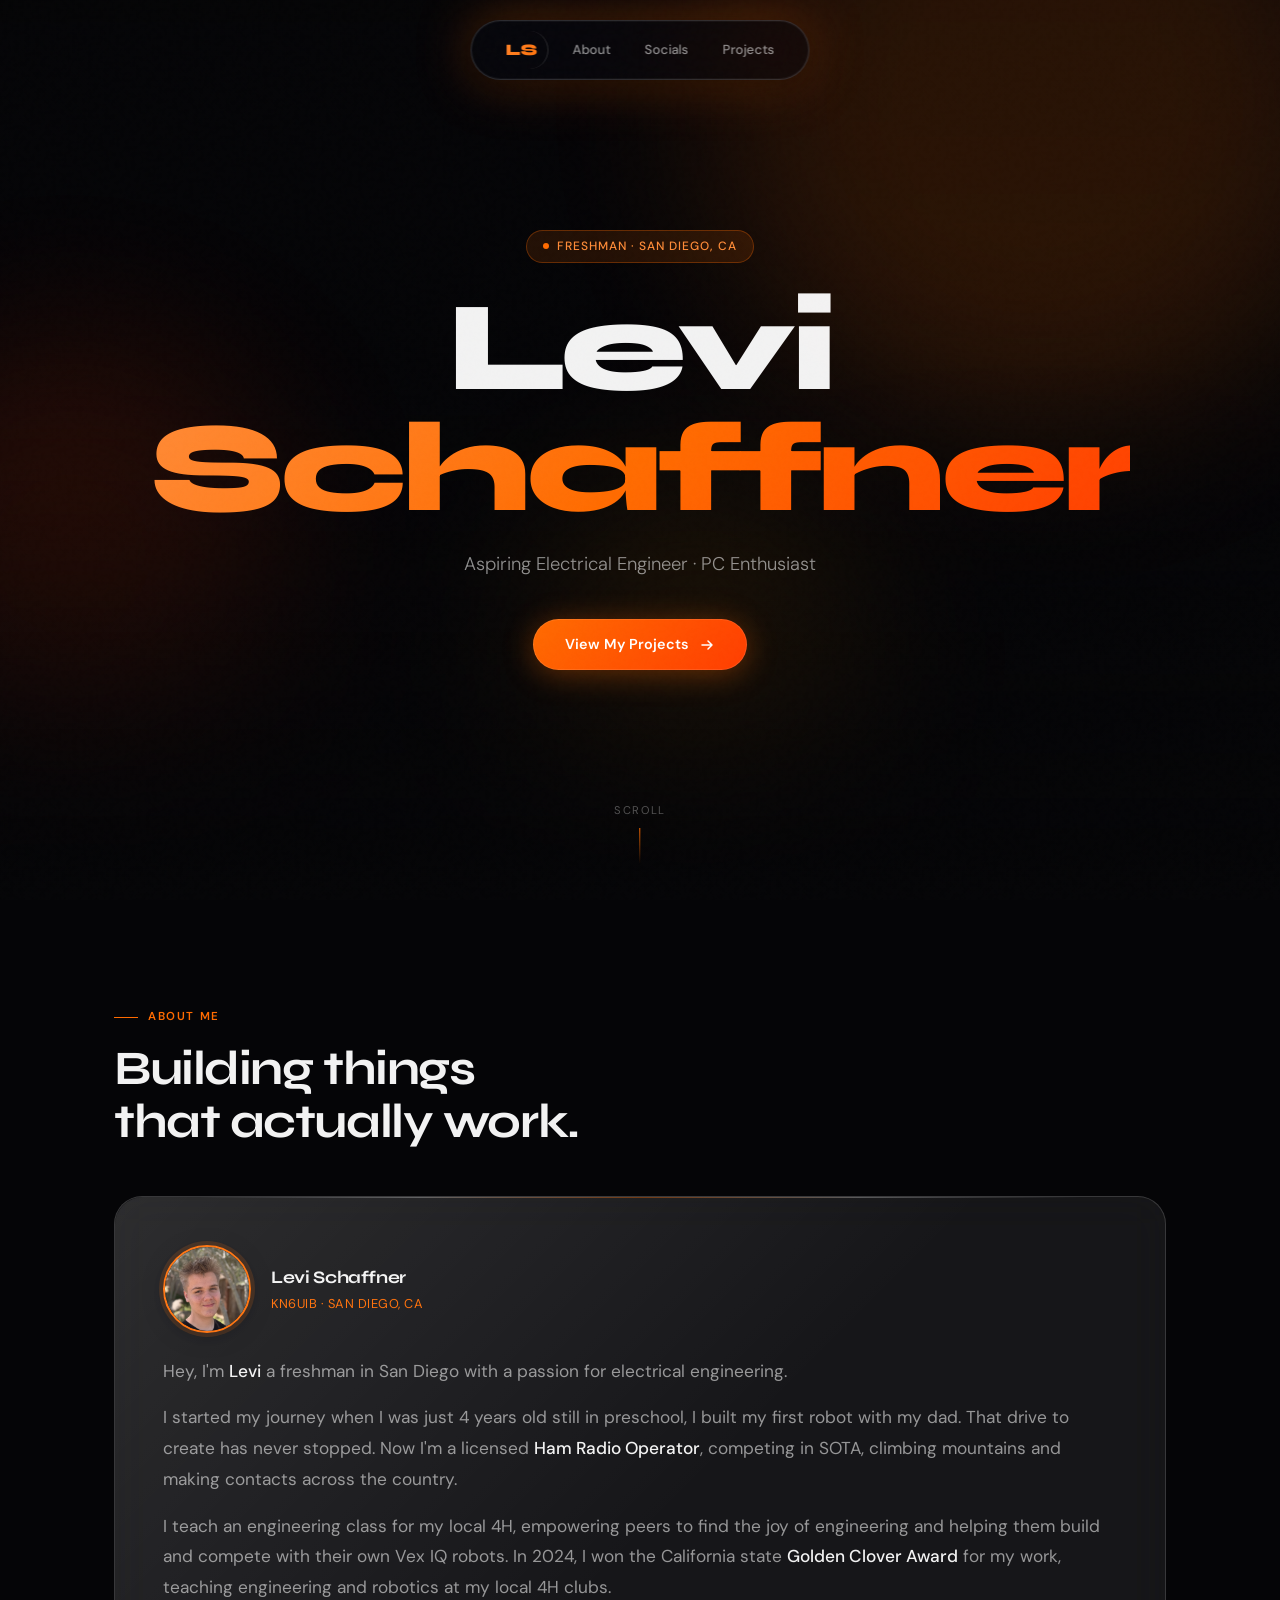
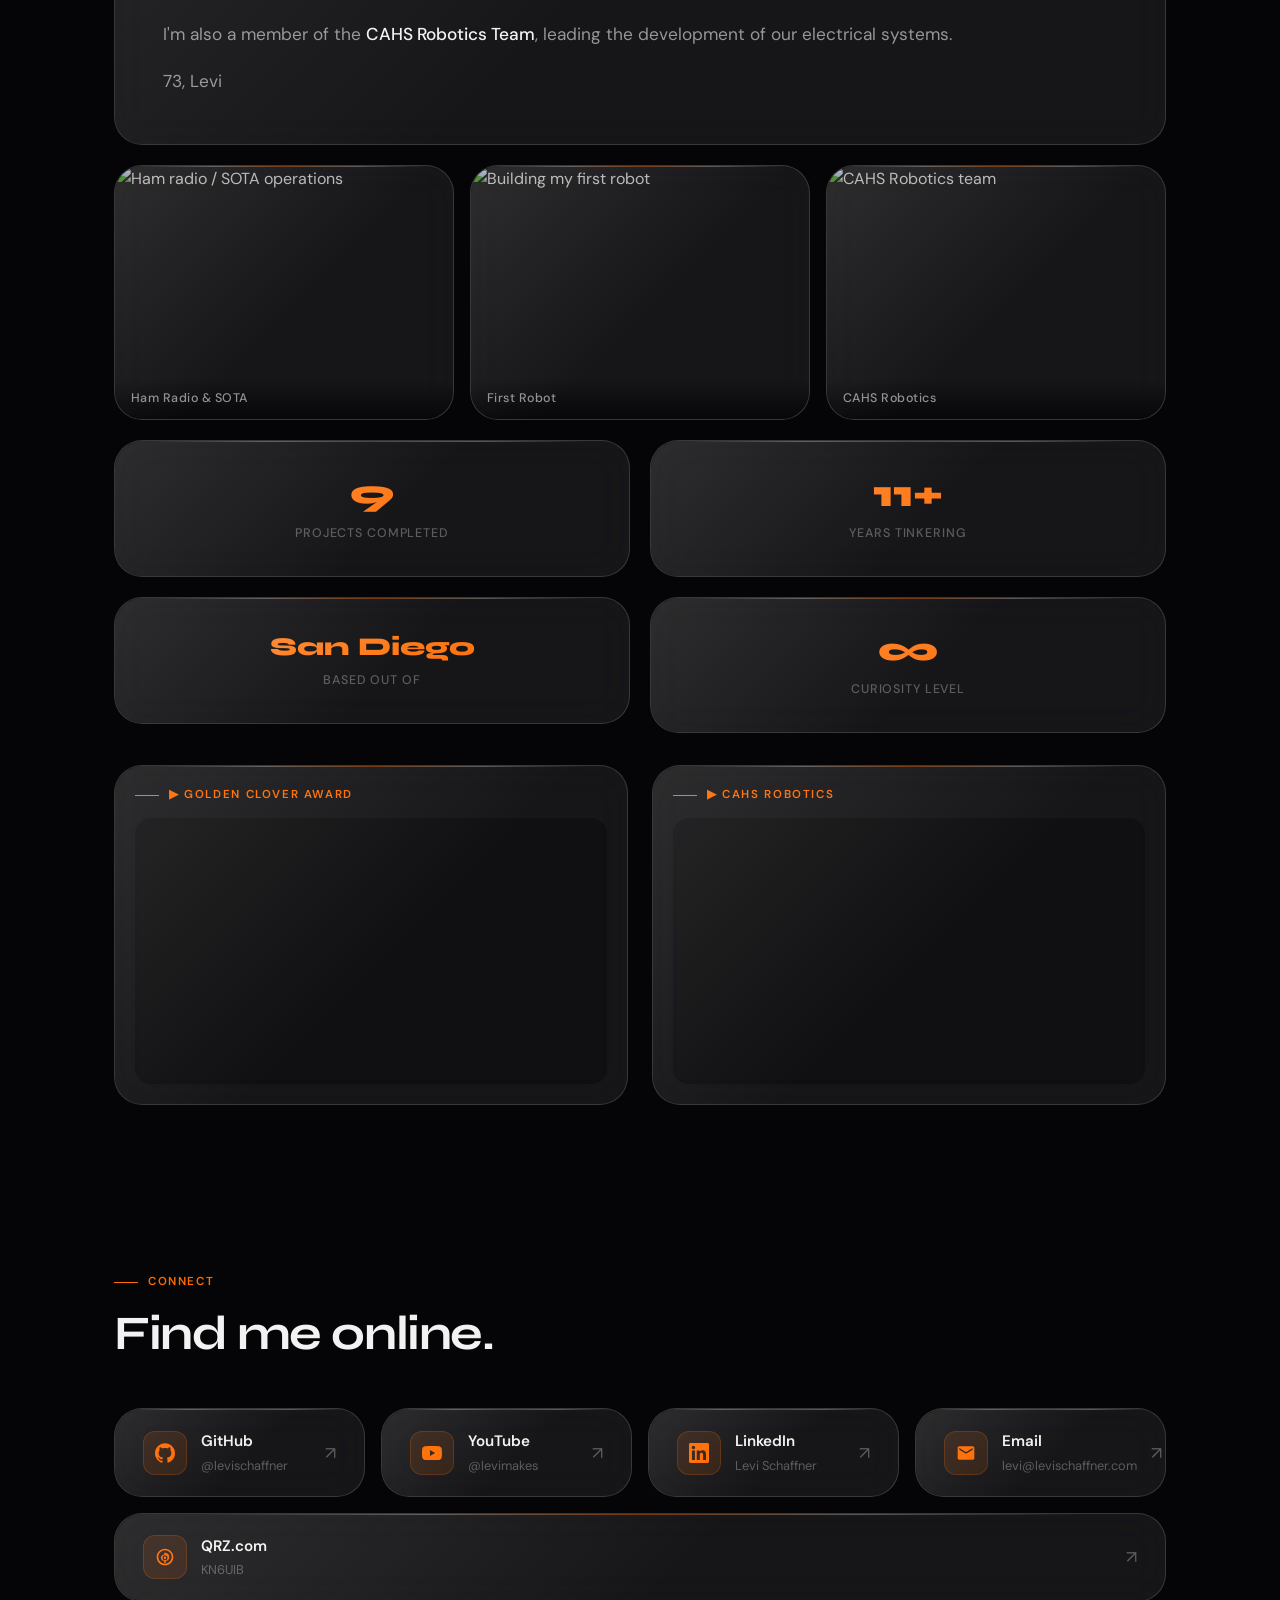
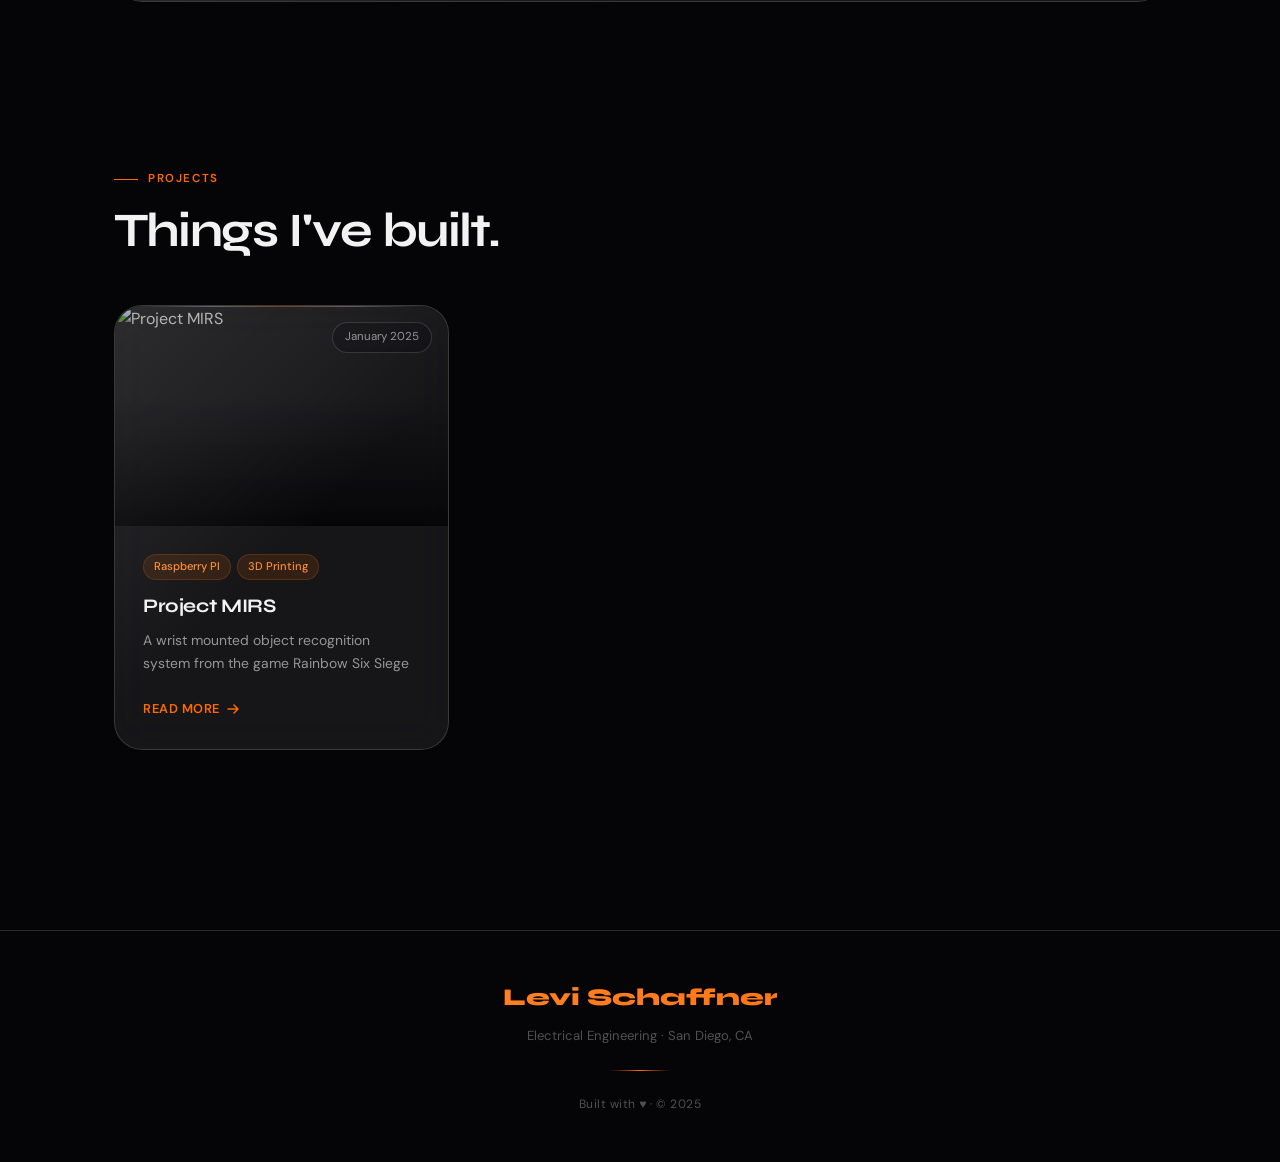
==== commit 662856c5: "Update index.html" ====
--- a/index.html
+++ b/index.html
@@ -44,7 +44,7 @@
         <span class="first">Levi</span><br>
         <span class="last">Schaffner</span>
       </h1>
-      <p class="hero-sub">Aspiring Electrical Engineer &middot; PC Enthusiast &middot; Embedded Systems</p>
+      <p class="hero-sub">Aspiring Electrical Engineer &middot; PC Enthusiast </p>
       <a href="#projects" class="hero-cta">
         View My Projects
         <svg width="16" height="16" viewBox="0 0 16 16" fill="none" aria-hidden="true">
@@ -78,7 +78,7 @@
 
           <p>Hey, I'm <span class="bio-highlight">Levi</span> a freshman in San Diego with a passion for electrical engineering.</p>
           <p>I started my journey when I was just 4 years old still in preschool, I built my first robot with my dad. That drive to create has never stopped. Now I'm a licensed <span class="bio-highlight">Ham Radio Operator</span>, competing in SOTA, climbing mountains and making contacts across the country.</p>
-          <p>I teach an engineering class for my local 4H, empowering peers to find the joy of engineering and helping them build and compete with their own Vex IQ robots. In 2024, I won the California state <span class="bio-highlight">Golden Clover Award</span> for my work teaching engineering in my local 4H clubs.</p>
+          <p>I teach an engineering class for my local 4H, empowering peers to find the joy of engineering and helping them build and compete with their own Vex IQ robots. In 2024, I won the California state <span class="bio-highlight">Golden Clover Award</span> for my work, teaching engineering and robotics at my local 4H clubs.</p>
           <p>I'm also a member of the <span class="bio-highlight">CAHS Robotics Team</span>, leading the development of our electrical systems.</p>
           <p>73, Levi</p>
         </div>
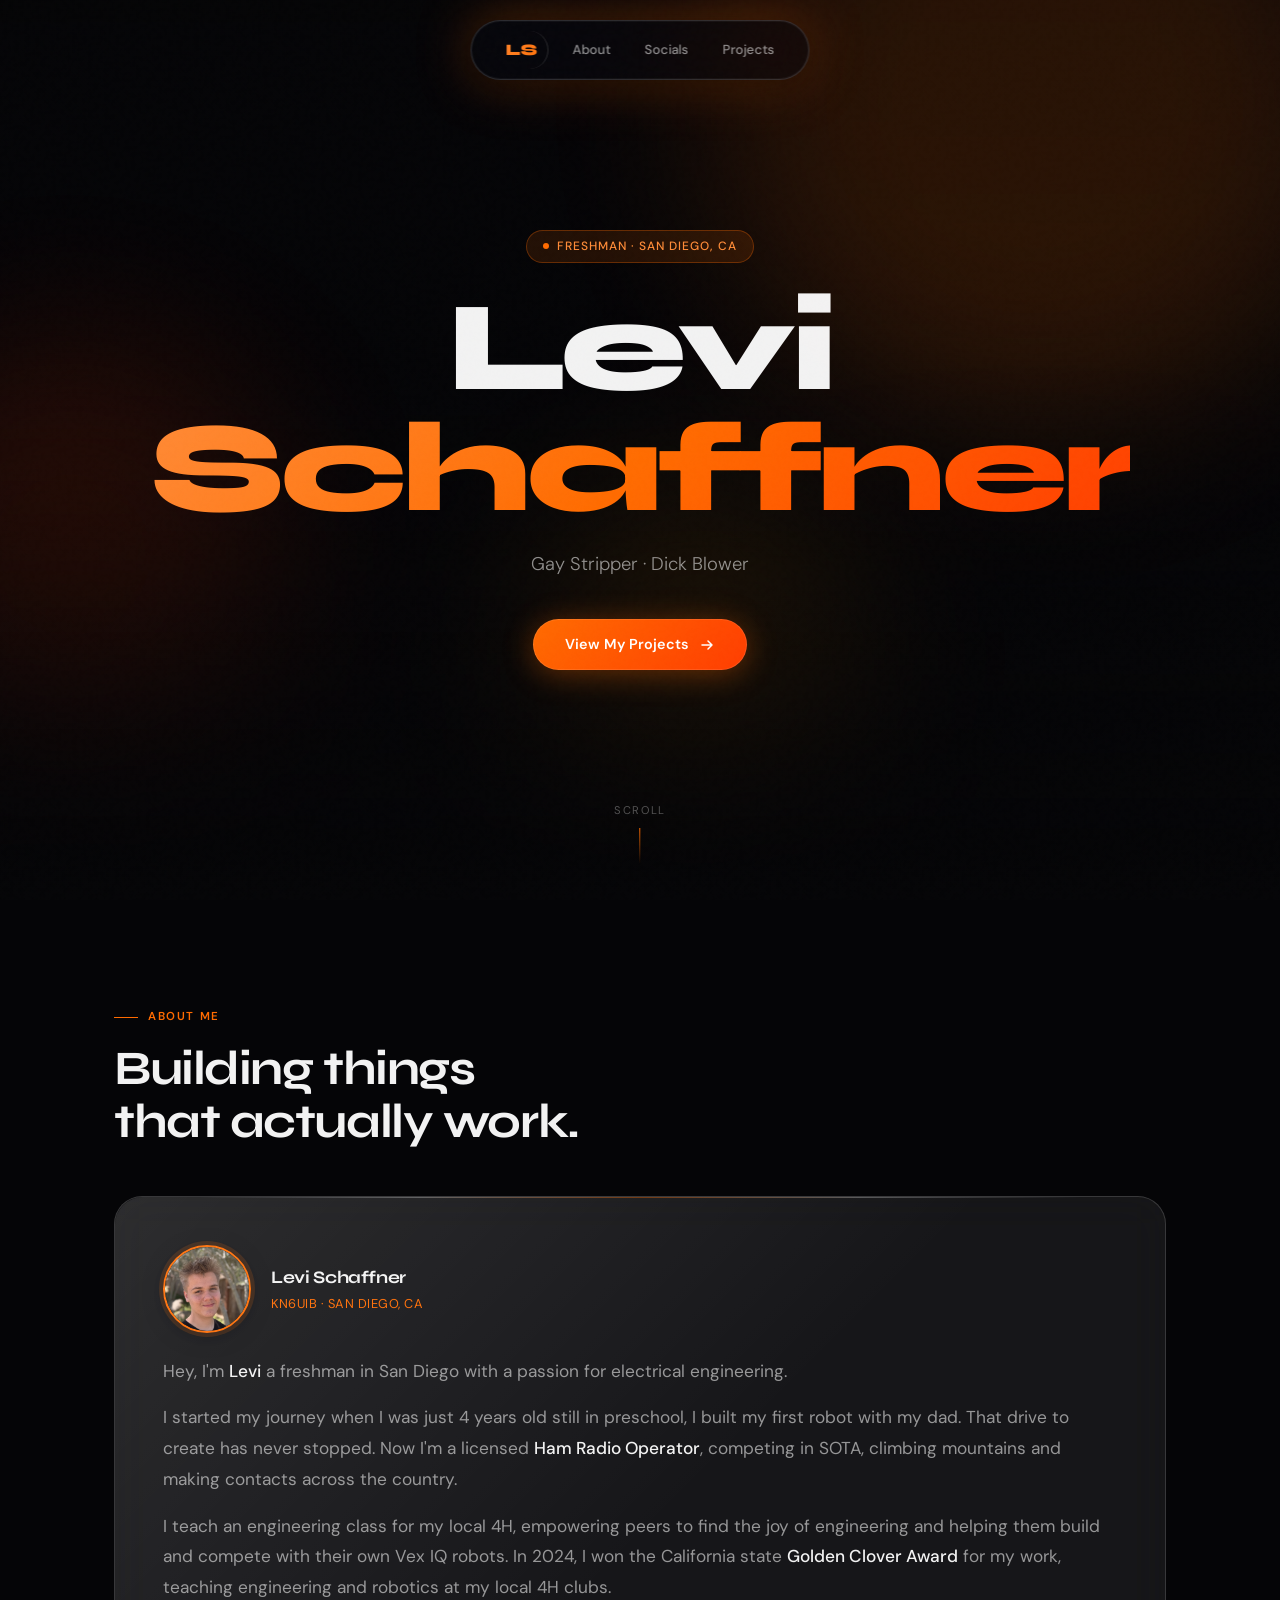
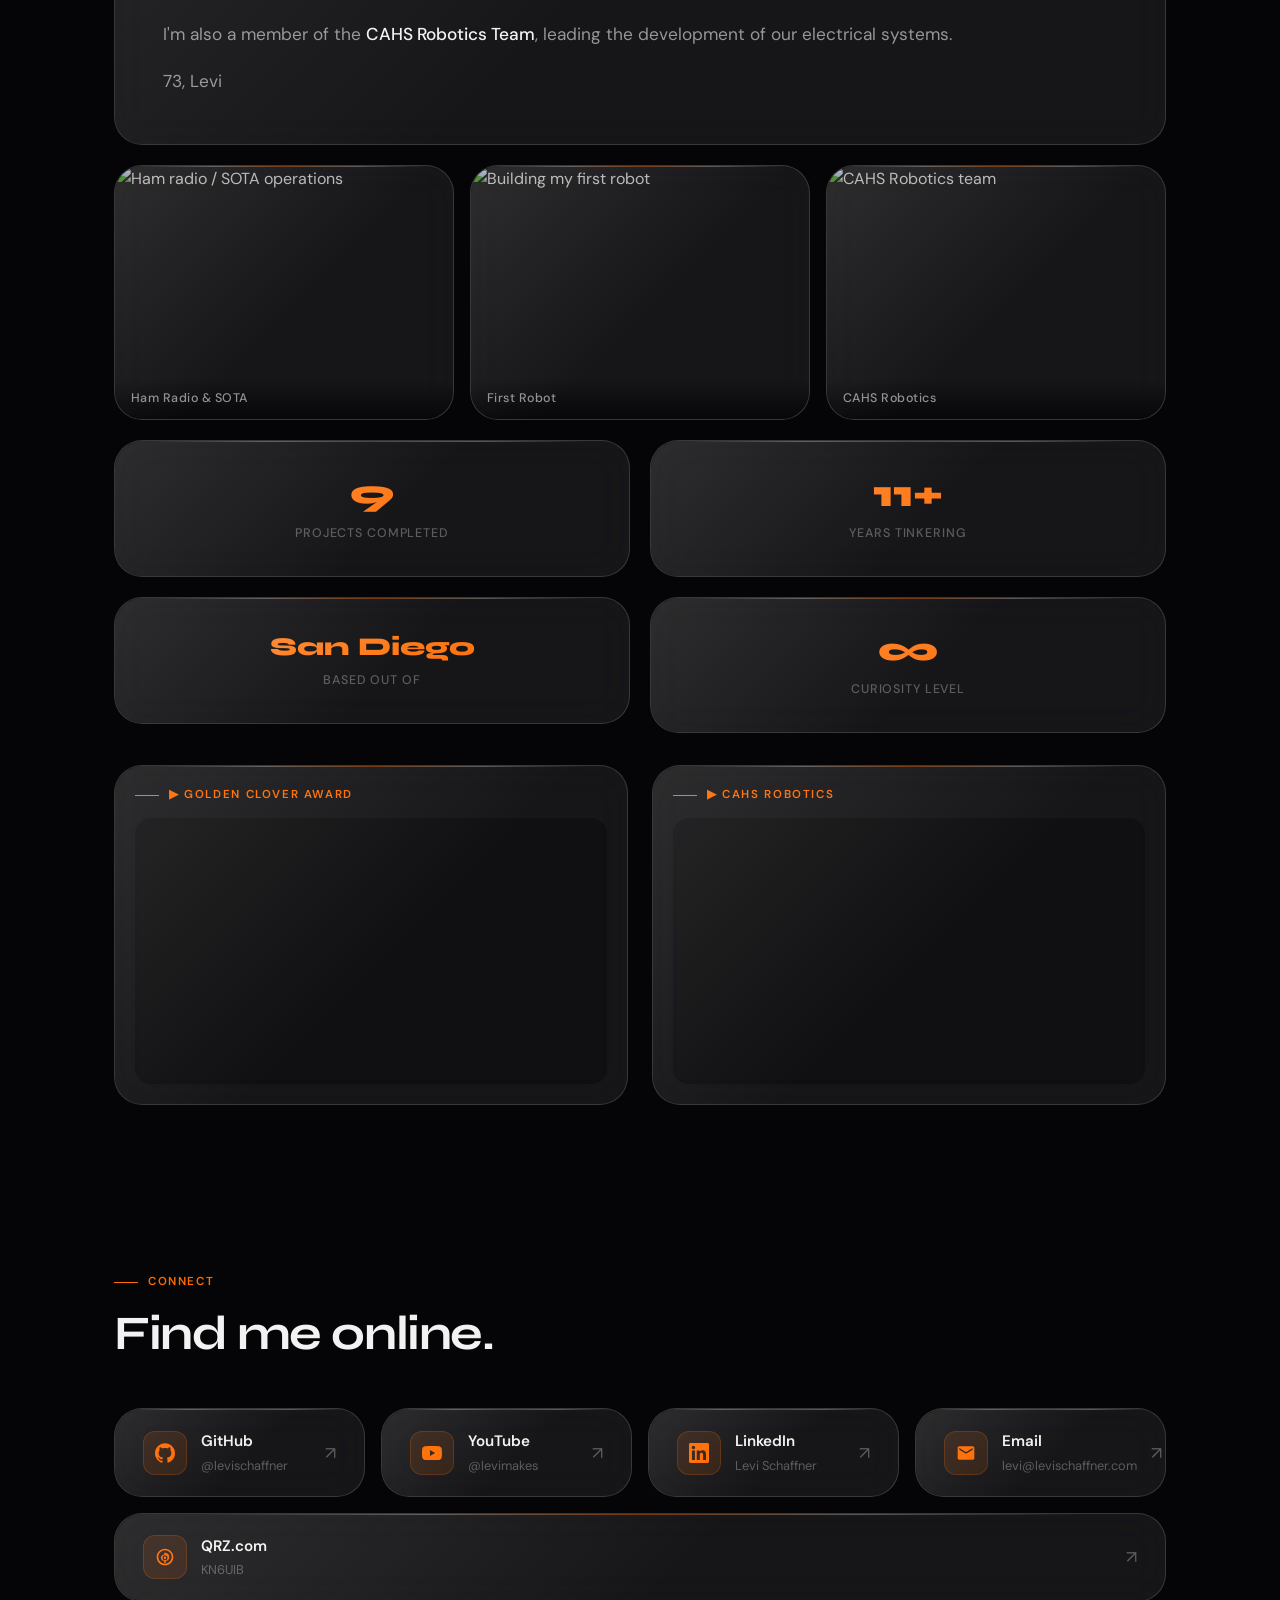
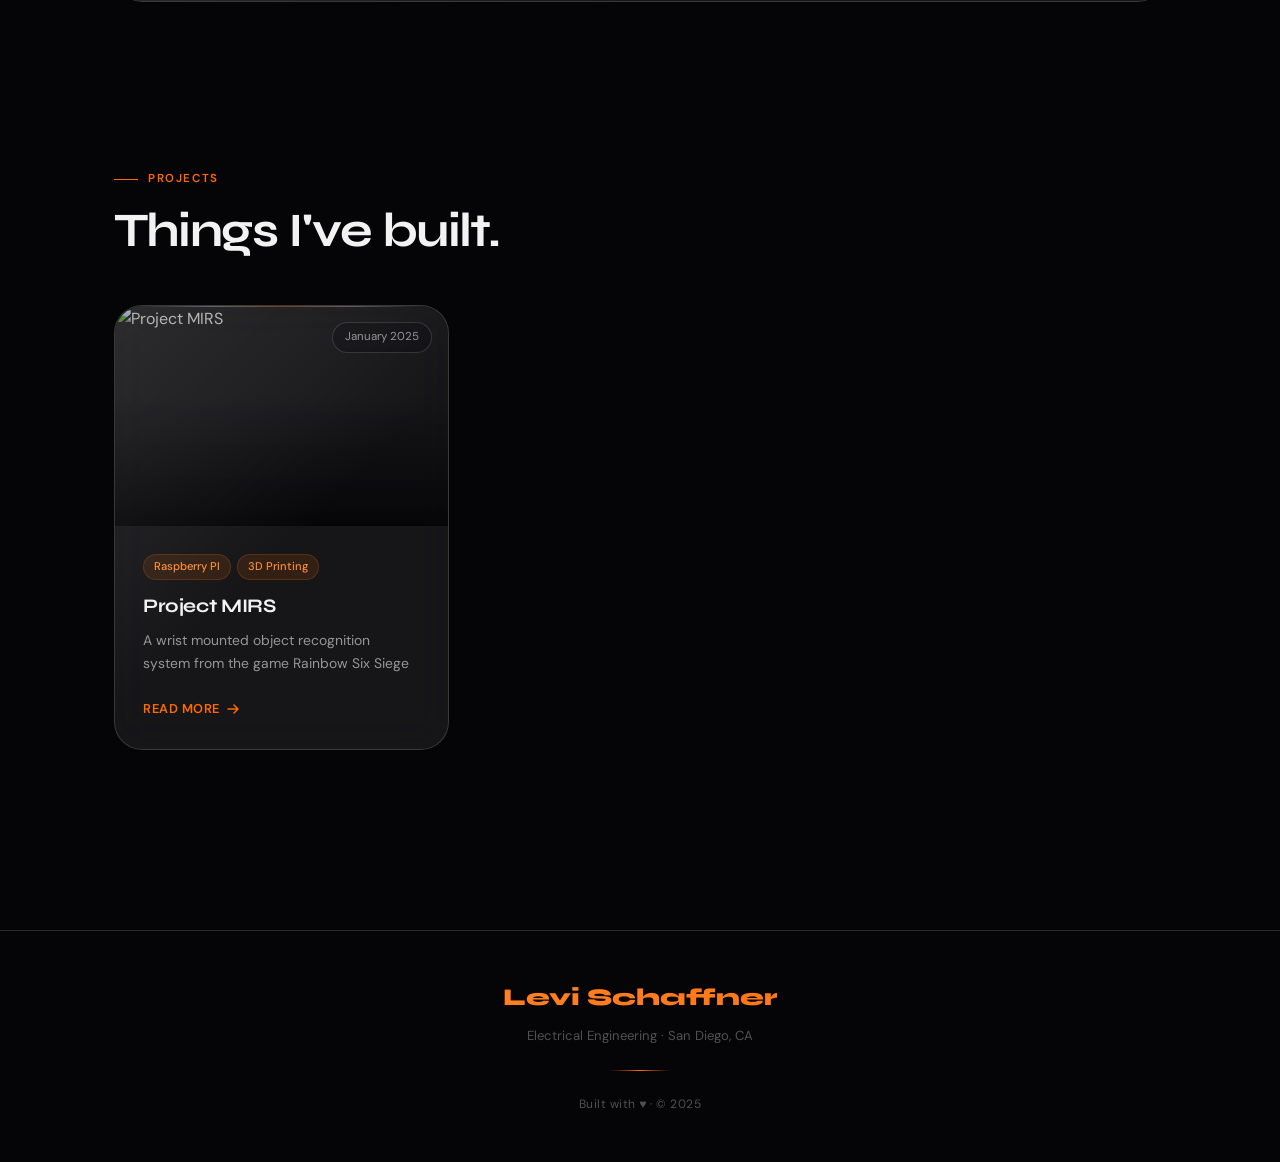
==== commit 6790dfdb: "Update index.html" ====
--- a/index.html
+++ b/index.html
@@ -3,7 +3,7 @@
 <head>
   <meta charset="UTF-8" />
   <meta name="viewport" content="width=device-width, initial-scale=1.0" />
-  <title>Levi Schaffner - Electrical Engineering</title>
+  <title>Levi Schaffner - Proffesional Femboy</title>
   <link rel="preconnect" href="https://fonts.googleapis.com" />
   <link rel="preconnect" href="https://fonts.gstatic.com" crossorigin />
   <link rel="stylesheet" href="https://fonts.googleapis.com/css2?family=Syne:wght@400;500;600;700;800&family=DM+Sans:wght@300;400;500&display=swap" />
@@ -44,7 +44,7 @@
         <span class="first">Levi</span><br>
         <span class="last">Schaffner</span>
       </h1>
-      <p class="hero-sub">Aspiring Electrical Engineer &middot; PC Enthusiast </p>
+      <p class="hero-sub">Gay Stripper &middot; Dick Blower </p>
       <a href="#projects" class="hero-cta">
         View My Projects
         <svg width="16" height="16" viewBox="0 0 16 16" fill="none" aria-hidden="true">
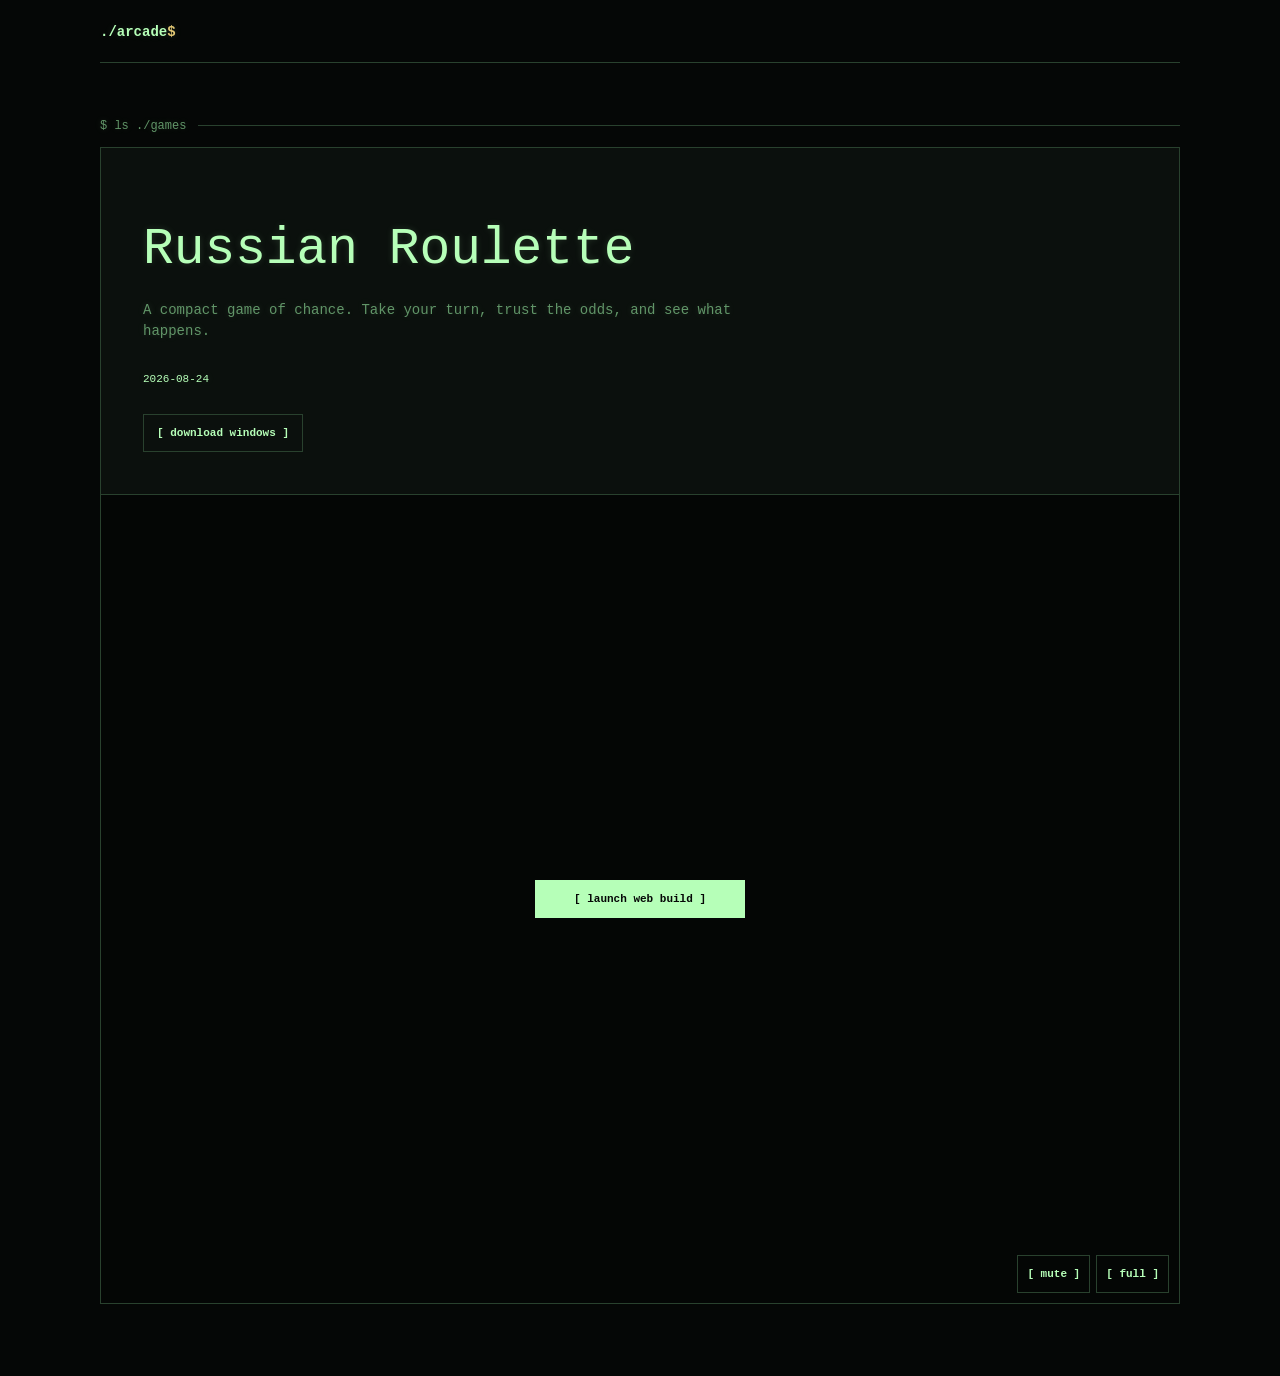
==== commit e352b9b9: "Add files via upload" ====
--- a/index.html
+++ b/index.html
@@ -1,251 +1,96 @@
-<!DOCTYPE html>
-<html lang="en">
-<head>
-  <meta charset="UTF-8" />
-  <meta name="viewport" content="width=device-width, initial-scale=1.0" />
-  <title>Levi Schaffner - Proffesional Femboy</title>
-  <link rel="preconnect" href="https://fonts.googleapis.com" />
-  <link rel="preconnect" href="https://fonts.gstatic.com" crossorigin />
-  <link rel="stylesheet" href="https://fonts.googleapis.com/css2?family=Syne:wght@400;500;600;700;800&family=DM+Sans:wght@300;400;500&display=swap" />
-  <link rel="stylesheet" href="static/css/style.css" />
-</head>
-<body>
-
-  <div class="bg-orbs" aria-hidden="true">
-    <div class="orb orb-1"></div>
-    <div class="orb orb-2"></div>
-    <div class="orb orb-3"></div>
-  </div>
-
-  <nav>
-    <a href="#" class="nav-logo">LS</a>
-    <a href="#about">About</a>
-    <a href="#socials">Socials</a>
-    <a href="#projects">Projects</a>
-  </nav>
-
-  <!-- HERO -->
-  <section class="hero" id="hero">
-    <div class="video-wrap">
-      <video
-        autoplay muted loop playsinline
-        aria-hidden="true">
-        <source src="static/video/bg.mp4" type="video/mp4" />
-      </video>
-      <div class="video-overlay"></div>
-    </div>
-
-    <div class="hero-content">
-      <div class="hero-badge">
-        <span class="hero-badge-dot"></span>
-        Freshman &middot; San Diego, CA
-      </div>
-      <h1 class="hero-name">
-        <span class="first">Levi</span><br>
-        <span class="last">Schaffner</span>
-      </h1>
-      <p class="hero-sub">Gay Stripper &middot; Dick Blower </p>
-      <a href="#projects" class="hero-cta">
-        View My Projects
-        <svg width="16" height="16" viewBox="0 0 16 16" fill="none" aria-hidden="true">
-          <path d="M3 8h10M9 4l4 4-4 4" stroke="white" stroke-width="1.5" stroke-linecap="round" stroke-linejoin="round"/>
-        </svg>
-      </a>
-    </div>
-
-    <div class="scroll-hint" aria-hidden="true">Scroll</div>
-  </section>
-
-  <main>
-
-    <!-- BIO -->
-    <section id="about">
-      <div class="section-label">About Me</div>
-      <h2 class="section-title">Building things<br>that actually work.</h2>
-
-      <div class="bio-grid">
-
-        <div class="glass-card bio-main">
-          <div style="display:flex;align-items:center;gap:20px;margin-bottom:1.4rem;">
-            <div style="width:88px;height:88px;min-width:88px;border-radius:50%;overflow:hidden;border:2.5px solid var(--orange);box-shadow:0 0 0 4px rgba(255,107,0,0.15),0 4px 20px rgba(0,0,0,0.4);">
-              <img src="static/images/profile.jpeg" alt="Levi Schaffner" style="width:100%;height:100%;object-fit:cover;display:block;" />
-            </div>
-            <div>
-              <div style="font-family:'Syne',sans-serif;font-weight:700;font-size:1.1rem;color:var(--text-primary);letter-spacing:-0.02em;">Levi Schaffner</div>
-              <div style="font-size:0.8rem;color:var(--orange);margin-top:2px;letter-spacing:0.04em;text-transform:uppercase;">KN6UIB &middot; San Diego, CA</div>
-            </div>
-          </div>
-
-          <p>Hey, I'm <span class="bio-highlight">Levi</span> a freshman in San Diego with a passion for electrical engineering.</p>
-          <p>I started my journey when I was just 4 years old still in preschool, I built my first robot with my dad. That drive to create has never stopped. Now I'm a licensed <span class="bio-highlight">Ham Radio Operator</span>, competing in SOTA, climbing mountains and making contacts across the country.</p>
-          <p>I teach an engineering class for my local 4H, empowering peers to find the joy of engineering and helping them build and compete with their own Vex IQ robots. In 2024, I won the California state <span class="bio-highlight">Golden Clover Award</span> for my work, teaching engineering and robotics at my local 4H clubs.</p>
-          <p>I'm also a member of the <span class="bio-highlight">CAHS Robotics Team</span>, leading the development of our electrical systems.</p>
-          <p>73, Levi</p>
-        </div>
-
-        <div class="bio-photos">
-          <div class="bio-photo-card glass-card">
-            <img src="static/images/bio-hamradio.jpg" alt="Ham radio / SOTA operations" />
-            <div class="bio-photo-label">Ham Radio &amp; SOTA</div>
-          </div>
-          <div class="bio-photo-card glass-card">
-            <img src="static/images/bio-firstrobot.jpg" alt="Building my first robot" />
-            <div class="bio-photo-label">First Robot</div>
-          </div>
-          <div class="bio-photo-card glass-card">
-            <img src="static/images/bio-robotics.jpg" alt="CAHS Robotics team" />
-            <div class="bio-photo-label">CAHS Robotics</div>
-          </div>
-        </div>
-
-        <div class="glass-card bio-stat-card">
-          <div class="stat-number">9</div>
-          <div class="stat-label">Projects completed</div>
-        </div>
-        <div class="glass-card bio-stat-card">
-          <div class="stat-number">11+</div>
-          <div class="stat-label">Years tinkering</div>
-        </div>
-        <div class="glass-card bio-stat-card">
-          <div class="stat-number" style="font-size:1.6rem;line-height:1.3;">San Diego</div>
-          <div class="stat-label">Based out of</div>
-        </div>
-        <div class="glass-card bio-stat-card">
-          <div class="stat-number">&#8734;</div>
-          <div class="stat-label">Curiosity level</div>
-        </div>
-
-      </div>
-
-      <div class="bio-videos">
-        <div class="bio-video-item glass-card">
-          <div class="bio-video-label">
-            <span class="section-label" style="margin-bottom:0;">&#9654; Golden Clover Award</span>
-          </div>
-          <div class="video-embed-wrap">
-            <iframe src="https://www.youtube.com/embed/ESYa4ERwO0k" title="Golden Clover Award Speech" allow="accelerometer; autoplay; clipboard-write; encrypted-media; gyroscope; picture-in-picture" allowfullscreen loading="lazy"></iframe>
-          </div>
-        </div>
-        <div class="bio-video-item glass-card">
-          <div class="bio-video-label">
-            <span class="section-label" style="margin-bottom:0;">&#9654; CAHS Robotics</span>
-          </div>
-          <div class="video-embed-wrap">
-            <iframe src="https://www.youtube.com/embed/l4eJ6_I36Hc" title="CAHS Robotics" allow="accelerometer; autoplay; clipboard-write; encrypted-media; gyroscope; picture-in-picture" allowfullscreen loading="lazy"></iframe>
-          </div>
-        </div>
-      </div>
-
-    </section>
-
-    <!-- SOCIALS -->
-    <section id="socials">
-      <div class="section-label">Connect</div>
-      <h2 class="section-title">Find me online.</h2>
-
-      <div class="socials-grid">
-
-        <a href="https://github.com/levischaffner" target="_blank" rel="noopener" class="glass-card social-link">
-          <div class="social-icon">
-            <svg viewBox="0 0 24 24"><path d="M12 .297c-6.63 0-12 5.373-12 12 0 5.303 3.438 9.8 8.205 11.385.6.113.82-.258.82-.577 0-.285-.01-1.04-.015-2.04-3.338.724-4.042-1.61-4.042-1.61-.546-1.385-1.335-1.755-1.335-1.755-1.087-.744.084-.729.084-.729 1.205.084 1.838 1.236 1.838 1.236 1.07 1.835 2.809 1.305 3.495.998.108-.776.417-1.305.76-1.605-2.665-.3-5.466-1.332-5.466-5.93 0-1.31.465-2.38 1.235-3.22-.135-.303-.54-1.523.105-3.176 0 0 1.005-.322 3.3 1.23.96-.267 1.98-.399 3-.405 1.02.006 2.04.138 3 .405 2.28-1.552 3.285-1.23 3.285-1.23.645 1.653.24 2.873.12 3.176.765.84 1.23 1.91 1.23 3.22 0 4.61-2.805 5.625-5.475 5.92.42.36.81 1.096.81 2.22 0 1.606-.015 2.896-.015 3.286 0 .315.21.69.825.57C20.565 22.092 24 17.592 24 12.297c0-6.627-5.373-12-12-12"/></svg>
-          </div>
-          <div class="social-info">
-            <div class="social-platform">GitHub</div>
-            <div class="social-handle">@levischaffner</div>
-          </div>
-          <div class="social-arrow">&#8599;</div>
-        </a>
-
-        <a href="https://www.youtube.com/channel/UCDjLKp0lup5u4q0hv7mKbCg" target="_blank" rel="noopener" class="glass-card social-link">
-          <div class="social-icon">
-            <svg viewBox="0 0 24 24"><path d="M23.498 6.186a3.016 3.016 0 0 0-2.122-2.136C19.505 3.545 12 3.545 12 3.545s-7.505 0-9.377.505A3.017 3.017 0 0 0 .502 6.186C0 8.07 0 12 0 12s0 3.93.502 5.814a3.016 3.016 0 0 0 2.122 2.136c1.871.505 9.376.505 9.376.505s7.505 0 9.377-.505a3.015 3.015 0 0 0 2.122-2.136C24 15.93 24 12 24 12s0-3.93-.502-5.814zM9.545 15.568V8.432L15.818 12l-6.273 3.568z"/></svg>
-          </div>
-          <div class="social-info">
-            <div class="social-platform">YouTube</div>
-            <div class="social-handle">@levimakes</div>
-          </div>
-          <div class="social-arrow">&#8599;</div>
-        </a>
-
-        <a href="https://www.linkedin.com/in/levi-schaffner-20b58b32a/" target="_blank" rel="noopener" class="glass-card social-link">
-          <div class="social-icon">
-            <svg viewBox="0 0 24 24"><path d="M20.447 20.452h-3.554v-5.569c0-1.328-.027-3.037-1.852-3.037-1.853 0-2.136 1.445-2.136 2.939v5.667H9.351V9h3.414v1.561h.046c.477-.9 1.637-1.85 3.37-1.85 3.601 0 4.267 2.37 4.267 5.455v6.286zM5.337 7.433c-1.144 0-2.063-.926-2.063-2.065 0-1.138.92-2.063 2.063-2.063 1.14 0 2.064.925 2.064 2.063 0 1.139-.925 2.065-2.064 2.065zm1.782 13.019H3.555V9h3.564v11.452zM22.225 0H1.771C.792 0 0 .774 0 1.729v20.542C0 23.227.792 24 1.771 24h20.451C23.2 24 24 23.227 24 22.271V1.729C24 .774 23.2 0 22.222 0h.003z"/></svg>
-          </div>
-          <div class="social-info">
-            <div class="social-platform">LinkedIn</div>
-            <div class="social-handle">Levi Schaffner</div>
-          </div>
-          <div class="social-arrow">&#8599;</div>
-        </a>
-
-        <a href="mailto:levi@levischaffner.com" class="glass-card social-link">
-          <div class="social-icon">
-            <svg viewBox="0 0 24 24"><path d="M20 4H4c-1.1 0-2 .9-2 2v12c0 1.1.9 2 2 2h16c1.1 0 2-.9 2-2V6c0-1.1-.9-2-2-2zm0 4l-8 5-8-5V6l8 5 8-5v2z"/></svg>
-          </div>
-          <div class="social-info">
-            <div class="social-platform">Email</div>
-            <div class="social-handle">levi@levischaffner.com</div>
-          </div>
-          <div class="social-arrow">&#8599;</div>
-        </a>
-
-        <a href="https://www.qrz.com/db/KN6UIB" target="_blank" rel="noopener" class="glass-card social-link">
-          <div class="social-icon">
-            <svg viewBox="0 0 24 24" fill="currentColor"><path d="M12 2C6.477 2 2 6.477 2 12s4.477 10 10 10 10-4.477 10-10S17.523 2 12 2zm0 2c4.418 0 8 3.582 8 8s-3.582 8-8 8-8-3.582-8-8 3.582-8 8-8zm-1 3v2.07A5.004 5.004 0 0 0 7 12a5.004 5.004 0 0 0 4 4.93V19h2v-2.07A5.004 5.004 0 0 0 17 12a5.004 5.004 0 0 0-4-4.93V7h-2zm1 3a3 3 0 1 1 0 6 3 3 0 0 1 0-6zm0 1.5a1.5 1.5 0 1 0 0 3 1.5 1.5 0 0 0 0-3z"/></svg>
-          </div>
-          <div class="social-info">
-            <div class="social-platform">QRZ.com</div>
-            <div class="social-handle">KN6UIB</div>
-          </div>
-          <div class="social-arrow">&#8599;</div>
-        </a>
-
-      </div>
-    </section>
-
-    <!-- PROJECTS -->
-    <section id="projects">
-      <div class="section-label">Projects</div>
-      <h2 class="section-title">Things I've built.</h2>
-
-      <div class="projects-grid">
-
-        <!-- Project MIRS -->
-        <a href="project/project-mirs/index.html" class="project-card glass-card">
-          <div class="project-image-wrap">
-            <img src="static/images/mirs.jpeg" alt="Project MIRS" loading="lazy" />
-            <div class="project-image-overlay"></div>
-            <div class="project-date-badge">January 2025</div>
-          </div>
-          <div class="project-body">
-            <div class="project-tags">
-              <span class="tag">Raspberry PI</span>
-              <span class="tag">3D Printing</span>
-            </div>
-            <h3 class="project-title">Project MIRS</h3>
-            <p class="project-desc">A wrist mounted object recognition system from the game Rainbow Six Siege</p>
-            <span class="project-cta">
-              Read More
-              <svg width="14" height="14" viewBox="0 0 14 14" fill="none" aria-hidden="true">
-                <path d="M2 7h10M8 3l4 4-4 4" stroke="currentColor" stroke-width="1.5" stroke-linecap="round" stroke-linejoin="round"/>
-              </svg>
-            </span>
-          </div>
-        </a>
-
-      </div>
-    </section>
-
-  </main>
-
-  <footer>
-    <div class="footer-inner">
-      <div class="footer-name">Levi Schaffner</div>
-      <div class="footer-sub">Electrical Engineering &middot; San Diego, CA</div>
-      <div class="footer-divider"></div>
-      <div class="footer-copy">Built with &hearts; &middot; &copy; 2025</div>
-    </div>
-  </footer>
-
-</body>
-</html>
+<!DOCTYPE html>
+<html lang="en">
+<head>
+  <meta charset="UTF-8">
+  <meta name="viewport" content="width=device-width, initial-scale=1.0">
+  <title>./arcade</title>
+  <link rel="stylesheet" href="styles.css">
+</head>
+<body>
+  <div class="shell">
+    <header class="site-header">
+      <div class="brand">./arcade<span>$</span></div>
+    </header>
+
+    <main>
+      <section aria-labelledby="games-heading">
+        <div class="section-label" id="games-heading">$ ls ./games</div>
+        <article class="game-card">
+          <div class="game-info">
+            <h2 id="game-title">Russian Roulette</h2>
+            <p class="description" id="game-description">My first game made in godot a super simple proof of concept game made by me and my friend Waffly. Pull the trigger and take a change.</p>
+            <div class="meta">
+              <div><b id="game-date">2026-08-24</b></div>
+            </div>
+            <div class="actions">
+              <a class="button secondary" id="download-game" href="#" download>[ download windows ]</a>
+            </div>
+          </div>
+          <div class="game-stage" id="game-stage">
+            <div class="stage-body">
+              <iframe class="game-frame" id="game-frame" src="about:blank" title="Game web build" allow="fullscreen; autoplay"></iframe>
+              <div class="launch-panel" id="launch-panel">
+                <button class="button launch-button" id="launch-game" type="button">[ launch web build ]</button>
+              </div>
+              <div class="stage-controls" aria-label="Game controls">
+                <button class="button secondary icon-button" id="mute-game" type="button" aria-pressed="false" title="Mute game audio">[ mute ]</button>
+                <button class="button secondary icon-button" id="fullscreen-game" type="button" title="Fullscreen game">[ full ]</button>
+              </div>
+            </div>
+          </div>
+        </article>
+      </section>
+    </main>
+
+  </div>
+
+  <script>
+    // Add future releases as objects here. The first object becomes the featured game.
+    const games = [{
+      title: 'Russian Roulette',
+      description: 'A compact game of chance. Take your turn, trust the odds, and see what happens.',
+      date: '2026-08-24',
+      platform: 'WEB + WINDOWS',
+      version: 'v1.0.0',
+      web: 'RussianRoulette/RussianRoulette.html',
+      windows: 'RussianRoulette/RussianRoulette_Win.zip'
+    }];
+
+    const game = games[0];
+    document.querySelector('#game-title').textContent = game.title;
+    document.querySelector('#game-description').textContent = game.description;
+    document.querySelector('#game-date').textContent = game.date;
+    document.querySelector('#download-game').href = game.windows;
+    document.querySelector('#game-frame').title = `${game.title} web game`;
+
+    const frame = document.querySelector('#game-frame');
+    const stage = document.querySelector('#game-stage');
+    const launchPanel = document.querySelector('#launch-panel');
+    const launch = document.querySelector('#launch-game');
+    const mute = document.querySelector('#mute-game');
+    const fullscreen = document.querySelector('#fullscreen-game');
+
+    launch.addEventListener('click', () => {
+      frame.src = game.web;
+      launchPanel.classList.add('is-hidden');
+      launch.textContent = '[ restart web build ]';
+    });
+    launch.addEventListener('dblclick', () => {
+      frame.src = game.web;
+    });
+    mute.addEventListener('click', () => {
+      const muted = mute.getAttribute('aria-pressed') === 'true';
+      mute.setAttribute('aria-pressed', String(!muted));
+      mute.textContent = muted ? '[ mute ]' : '[ muted ]';
+      frame.contentWindow?.postMessage({ type: 'arcade-audio', muted: !muted }, '*');
+    });
+    fullscreen.addEventListener('click', () => {
+      if (document.fullscreenElement) {
+        document.exitFullscreen();
+      } else {
+        stage.requestFullscreen?.();
+      }
+    });
+  </script>
+</body>
+</html>
--- a/styles.css
+++ b/styles.css
@@ -0,0 +1,84 @@
+:root {
+  --black: #050706;
+  --screen: #0b100d;
+  --green: #b6ffb8;
+  --dim-green: #619568;
+  --line: #29412e;
+  --amber: #e3c875;
+  --mono: "Cascadia Mono", "Courier New", monospace;
+}
+
+* { box-sizing: border-box; }
+html { background: var(--black); }
+body {
+  margin: 0;
+  min-width: 320px;
+  color: var(--green);
+  background: var(--black);
+  font: 14px/1.55 var(--mono);
+  text-shadow: 0 0 7px rgba(182, 255, 184, .15);
+}
+a { color: inherit; }
+.shell { width: min(1080px, calc(100% - 40px)); margin: 0 auto; }
+.site-header {
+  display: flex;
+  justify-content: space-between;
+  gap: 20px;
+  padding: 22px 0 18px;
+  border-bottom: 1px solid var(--line);
+}
+.brand { font-weight: 700; }
+.brand span { color: var(--amber); }
+.status { color: var(--dim-green); }
+.status strong { color: var(--green); font-weight: 400; }
+main { padding: 54px 0 72px; }
+.intro { max-width: 680px; margin-bottom: 46px; }
+.eyebrow, .section-label, .game-index { color: var(--dim-green); font-size: 12px; }
+.eyebrow { margin: 0 0 14px; }
+h1, h2 { margin: 0; color: var(--green); font-weight: 400; letter-spacing: 0; }
+h1 { font-size: clamp(2rem, 6vw, 4.5rem); line-height: 1.05; }
+.intro p:last-child { max-width: 620px; margin: 20px 0 0; color: var(--dim-green); }
+.section-label { display: flex; align-items: center; gap: 12px; margin-bottom: 12px; }
+.section-label::after { content: ""; height: 1px; flex: 1; background: var(--line); }
+.game-card { border: 1px solid var(--line); background: var(--screen); }
+.game-info { padding: clamp(22px, 4vw, 42px); }
+h2 { margin: 20px 0 10px; font-size: clamp(1.8rem, 4vw, 3.2rem); }
+.description { max-width: 620px; margin: 0; color: var(--dim-green); }
+.meta { display: flex; flex-wrap: wrap; gap: 24px; margin: 26px 0; color: var(--dim-green); font-size: 11px; }
+.meta b { display: block; margin-top: 2px; color: var(--green); font-weight: 400; }
+.actions { display: flex; flex-wrap: wrap; gap: 9px; }
+.button {
+  display: inline-flex;
+  align-items: center;
+  justify-content: center;
+  min-height: 38px;
+  padding: 7px 13px;
+  border: 1px solid var(--green);
+  color: var(--black);
+  background: var(--green);
+  font: 700 11px var(--mono);
+  text-decoration: none;
+  cursor: pointer;
+  text-shadow: none;
+}
+.button:hover, .button:focus-visible { color: var(--black); background: #e0ffe0; }
+.button.secondary { border-color: var(--line); color: var(--green); background: transparent; }
+.button.secondary:hover, .button.secondary:focus-visible { border-color: var(--green); color: var(--green); background: #101a12; }
+.game-stage { width: 100%; aspect-ratio: 4 / 3; border-top: 1px solid var(--line); background: #000; }
+.stage-body { position: relative; width: 100%; height: 100%; }
+.game-frame { display: block; width: 100%; height: 100%; border: 0; background: #000; }
+.launch-panel { position: absolute; inset: 0; display: grid; place-items: center; background: rgba(5, 7, 6, .9); }
+.launch-panel.is-hidden { display: none; }
+.launch-button { min-width: 210px; }
+.stage-controls { position: absolute; right: 10px; bottom: 10px; display: flex; gap: 6px; }
+.icon-button { min-width: 36px; padding: 6px 9px; }
+.icon-button[aria-pressed="true"] { color: var(--black); background: var(--amber); border-color: var(--amber); }
+footer { display: flex; justify-content: space-between; gap: 20px; padding: 20px 0; border-top: 1px solid var(--line); color: var(--dim-green); font-size: 11px; }
+footer strong { color: var(--green); font-weight: 400; }
+@media (max-width: 620px) {
+  .shell { width: min(100% - 24px, 560px); }
+  .site-header { padding-top: 16px; }
+  .status { display: none; }
+  main { padding-top: 36px; }
+  footer { flex-direction: column; gap: 4px; }
+}
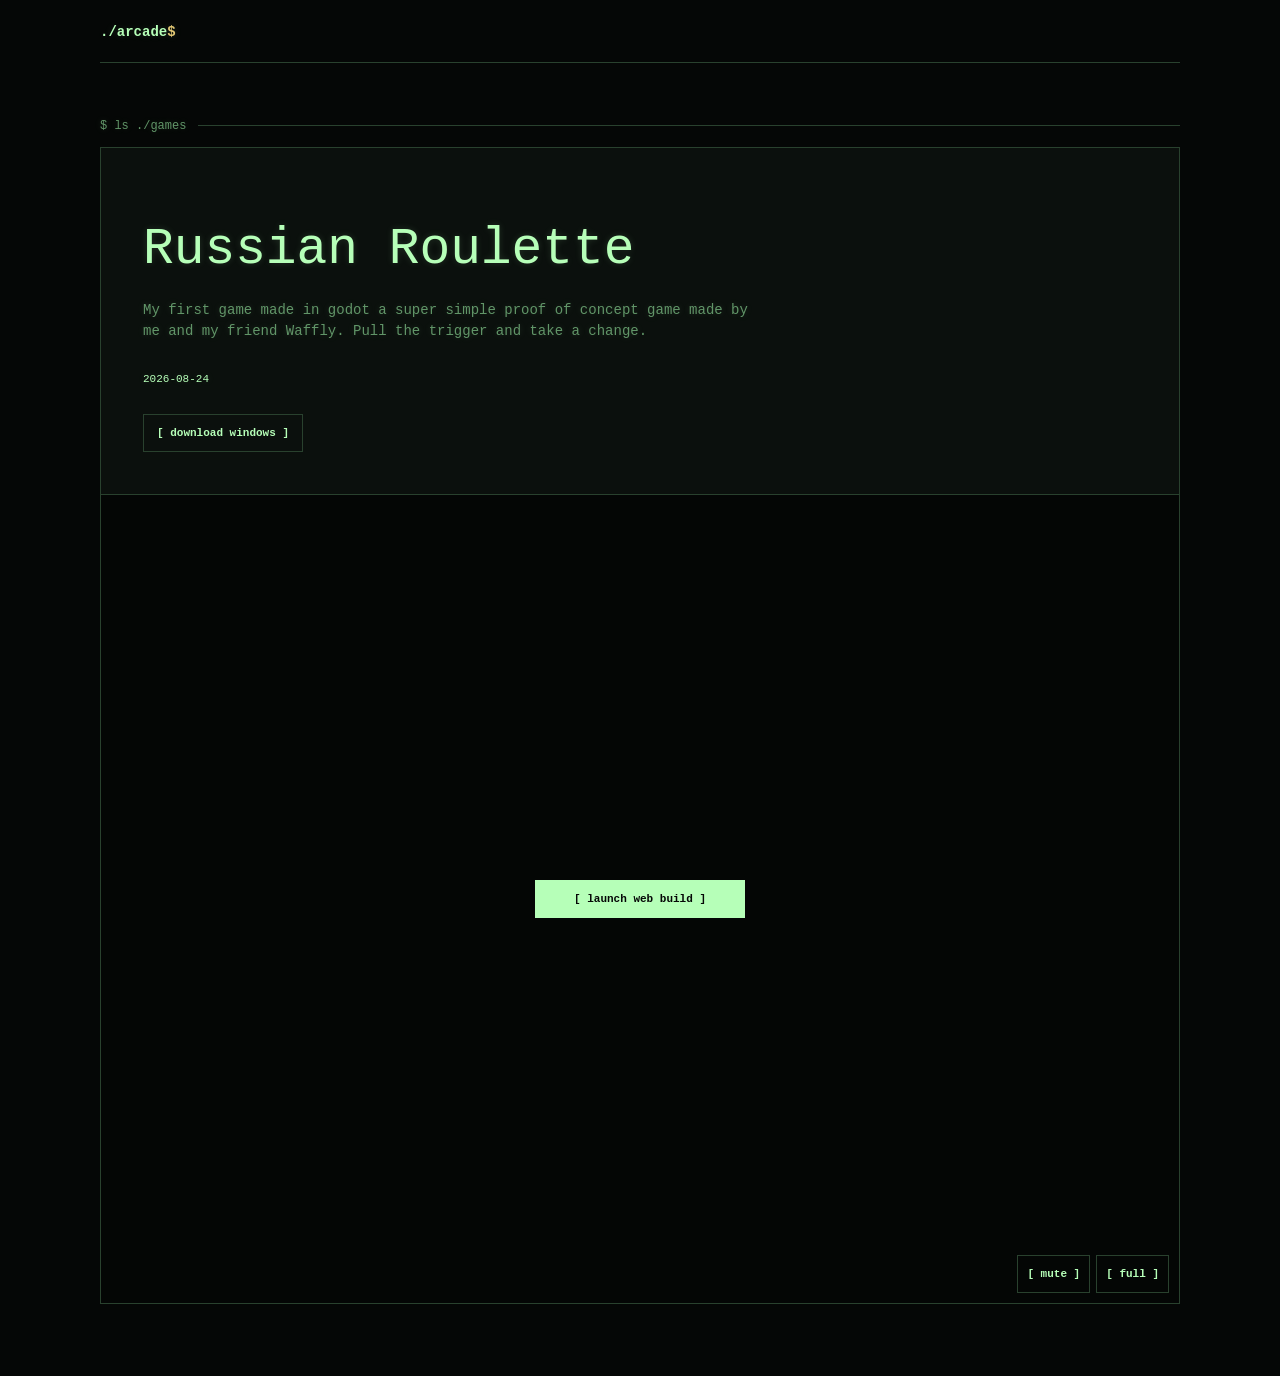
==== commit e0d903e4: "Update index.html" ====
--- a/index.html
+++ b/index.html
@@ -48,7 +48,7 @@
     // Add future releases as objects here. The first object becomes the featured game.
     const games = [{
       title: 'Russian Roulette',
-      description: 'A compact game of chance. Take your turn, trust the odds, and see what happens.',
+      description: 'My first game made in godot a super simple proof of concept game made by me and my friend Waffly. Pull the trigger and take a change.',
       date: '2026-08-24',
       platform: 'WEB + WINDOWS',
       version: 'v1.0.0',
@@ -93,4 +93,4 @@
     });
   </script>
 </body>
-</html>+</html>
